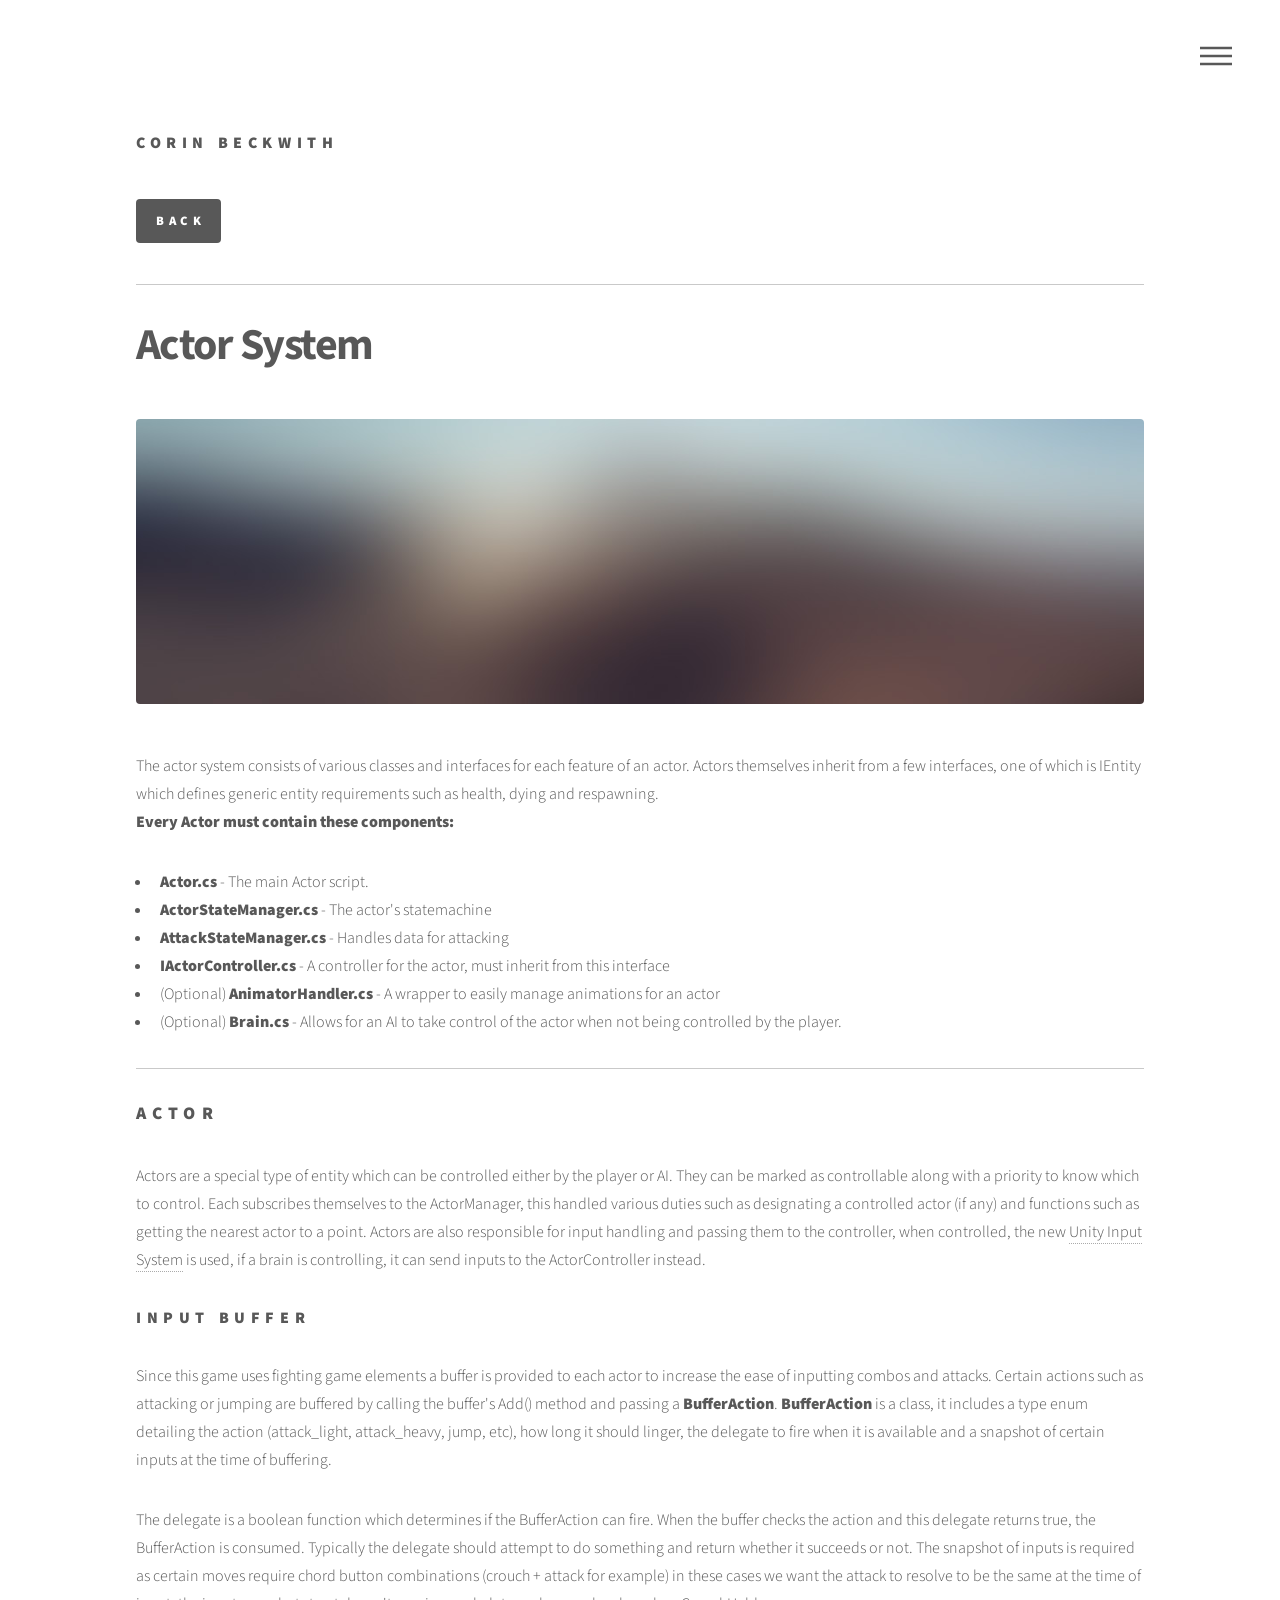
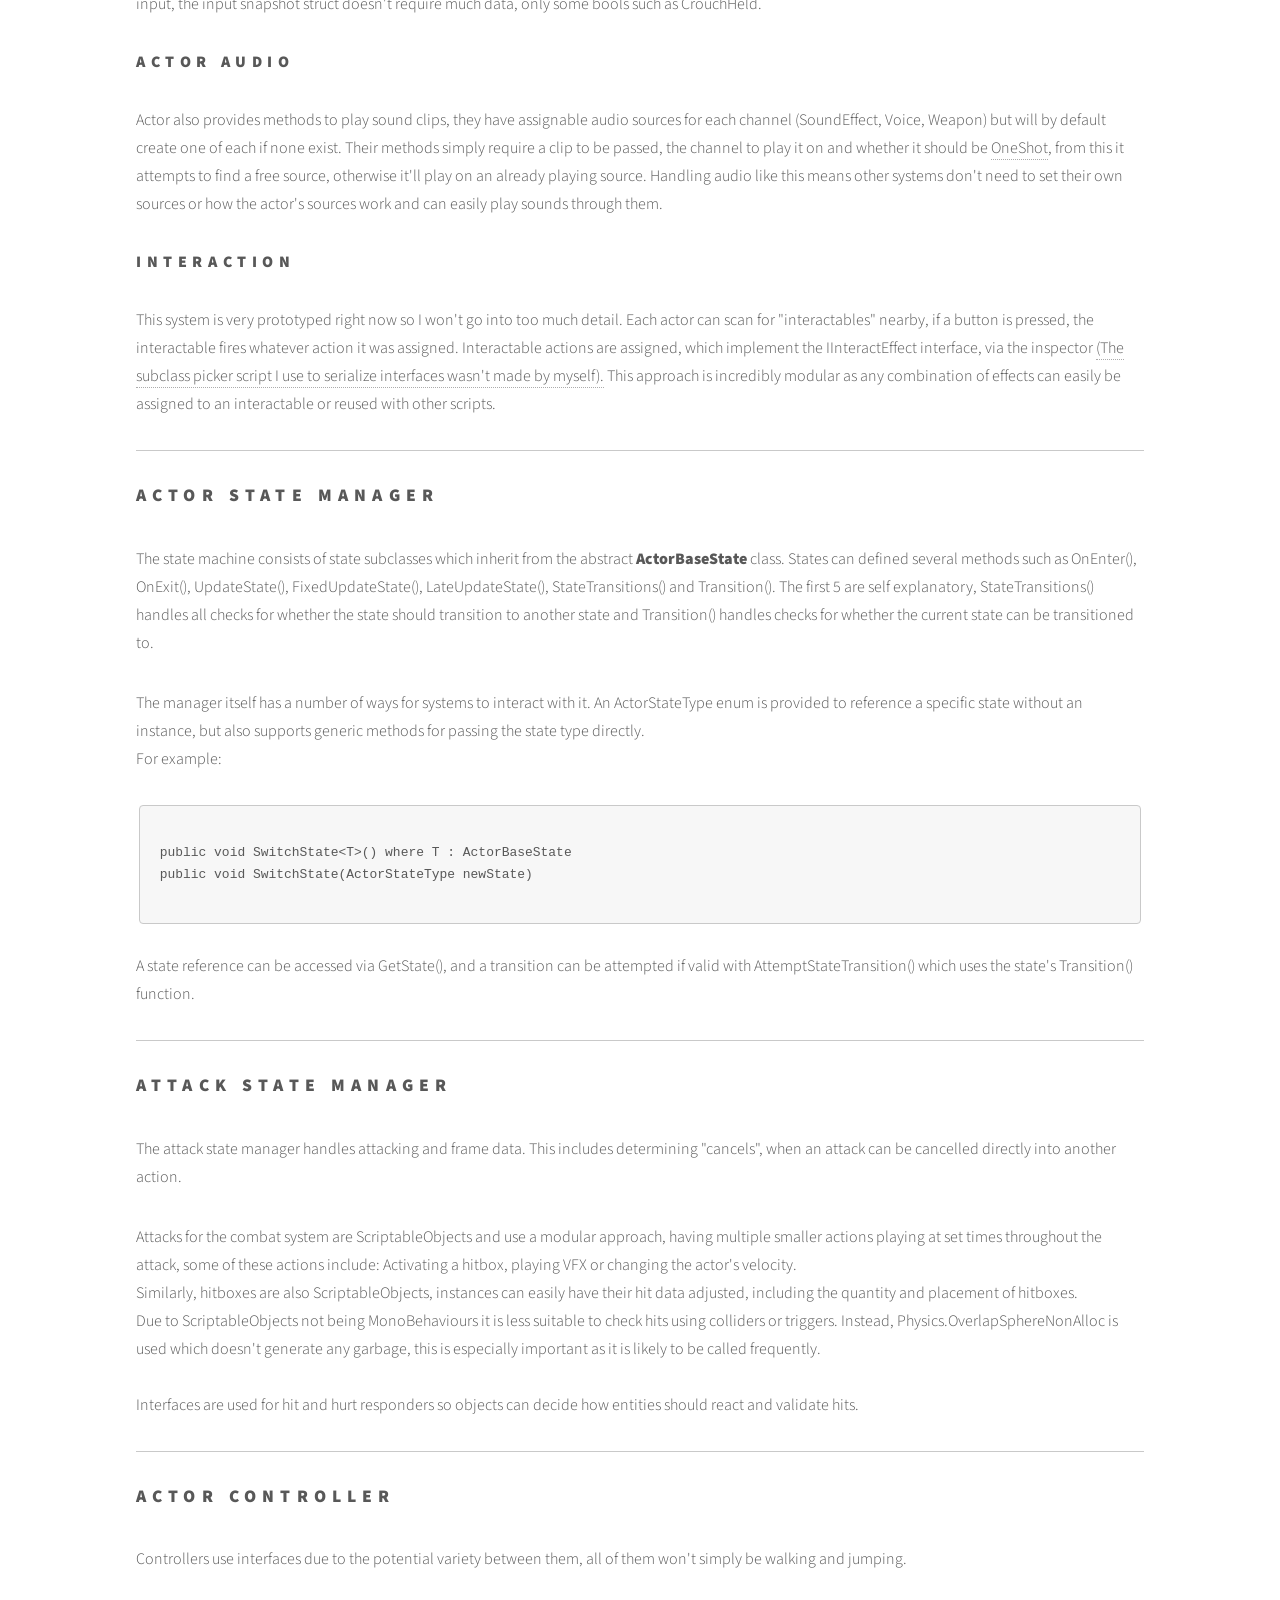
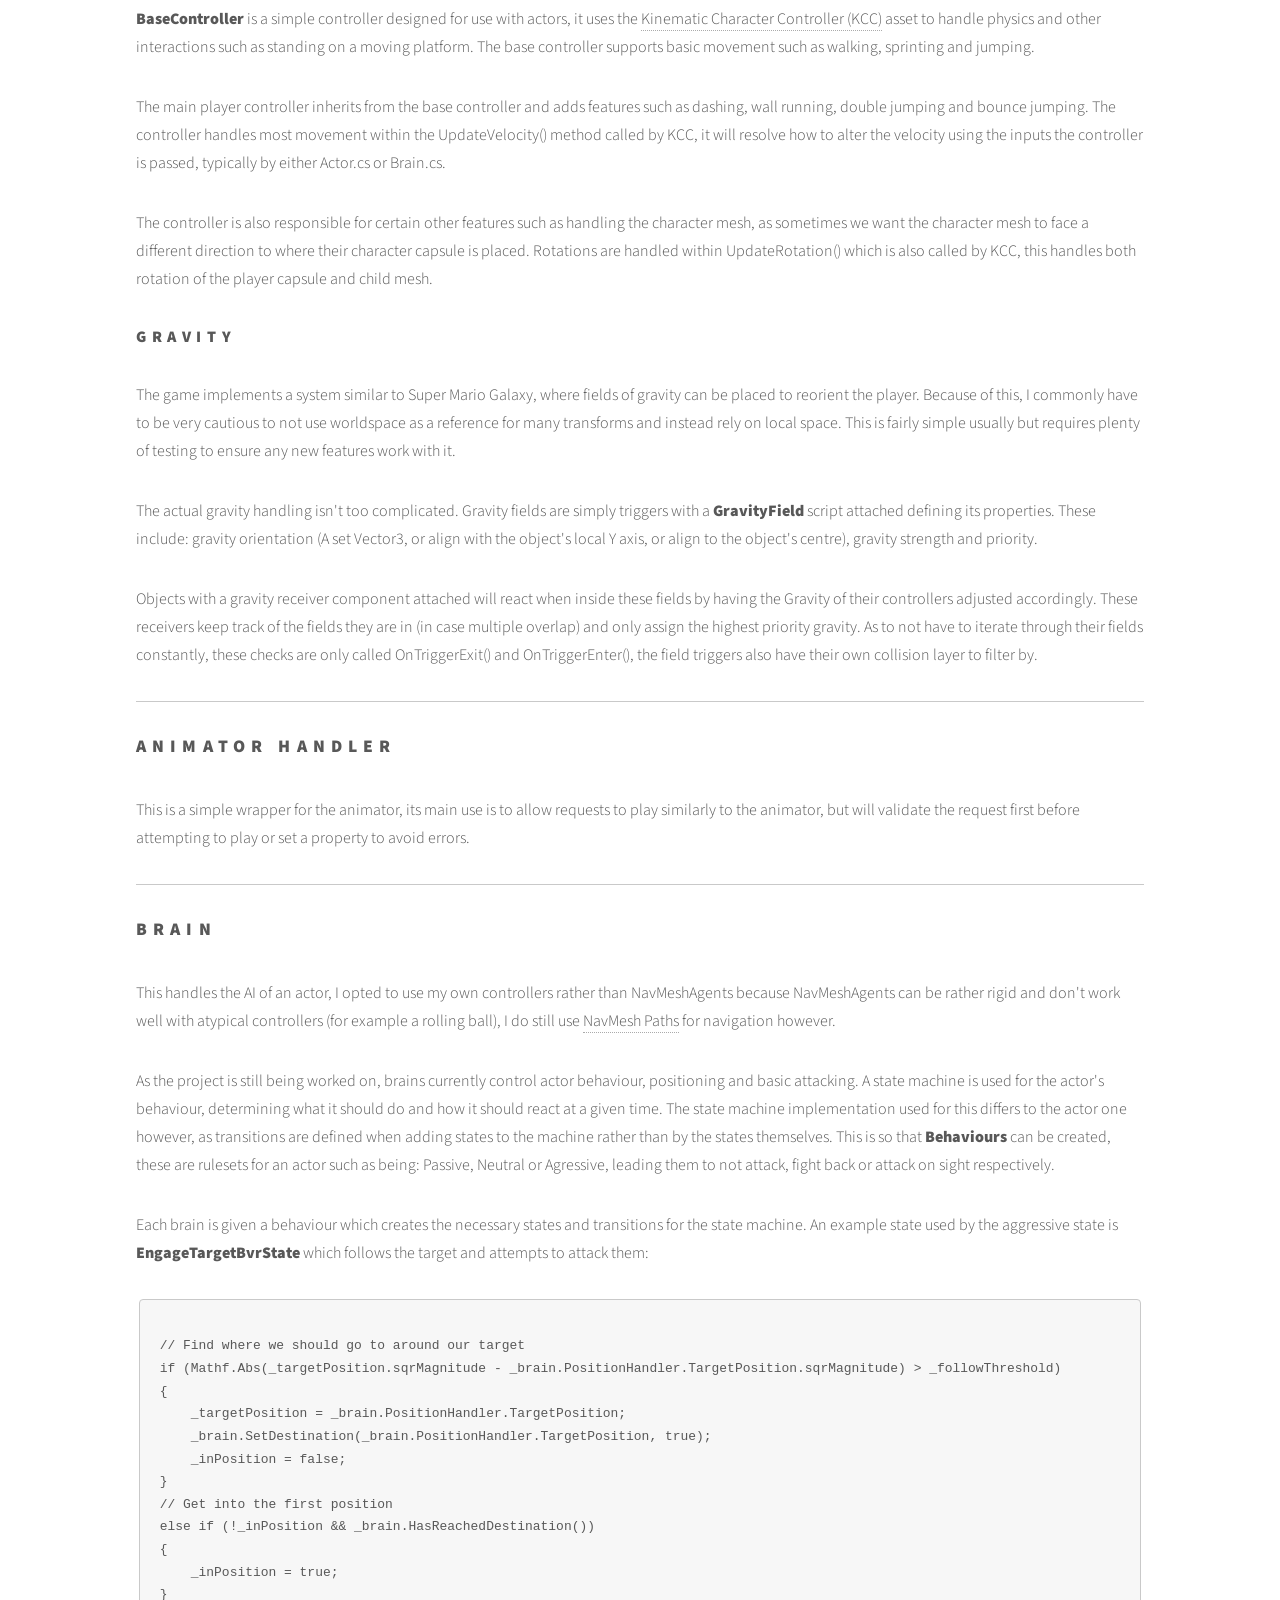
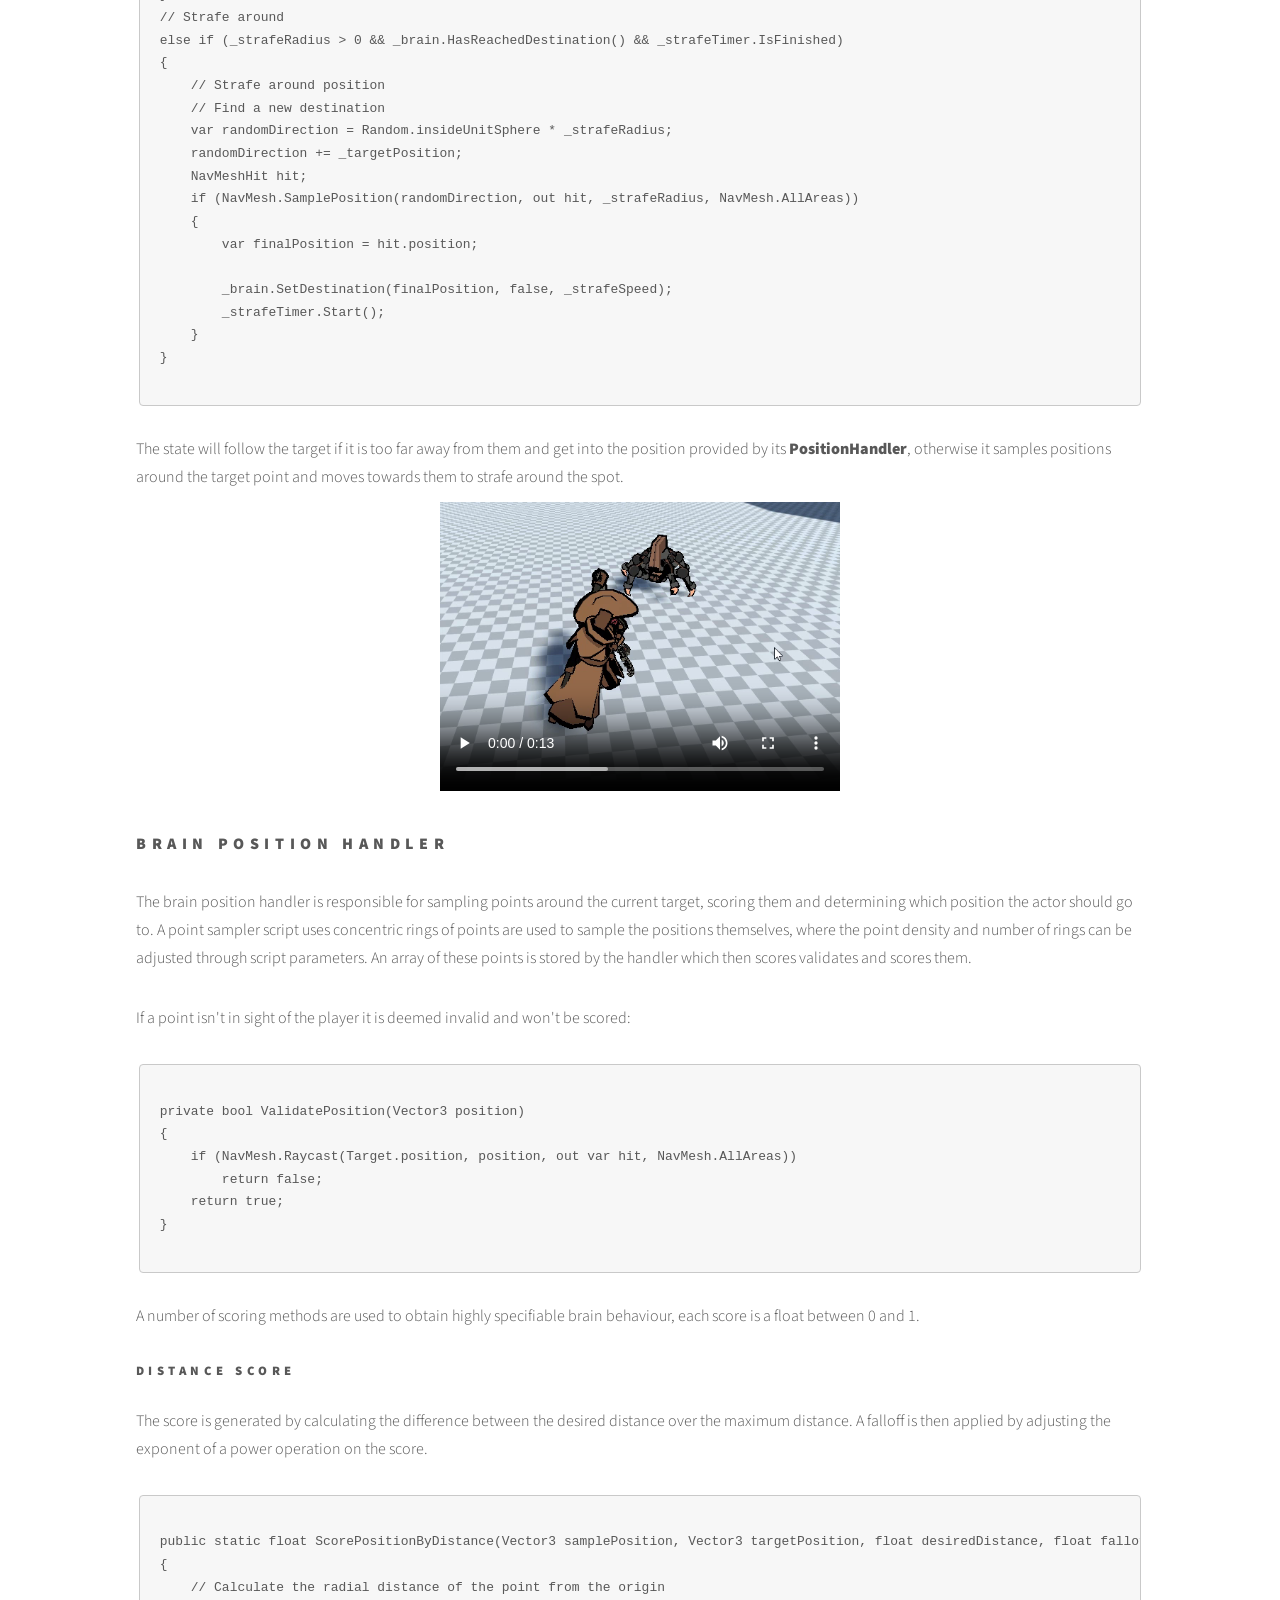
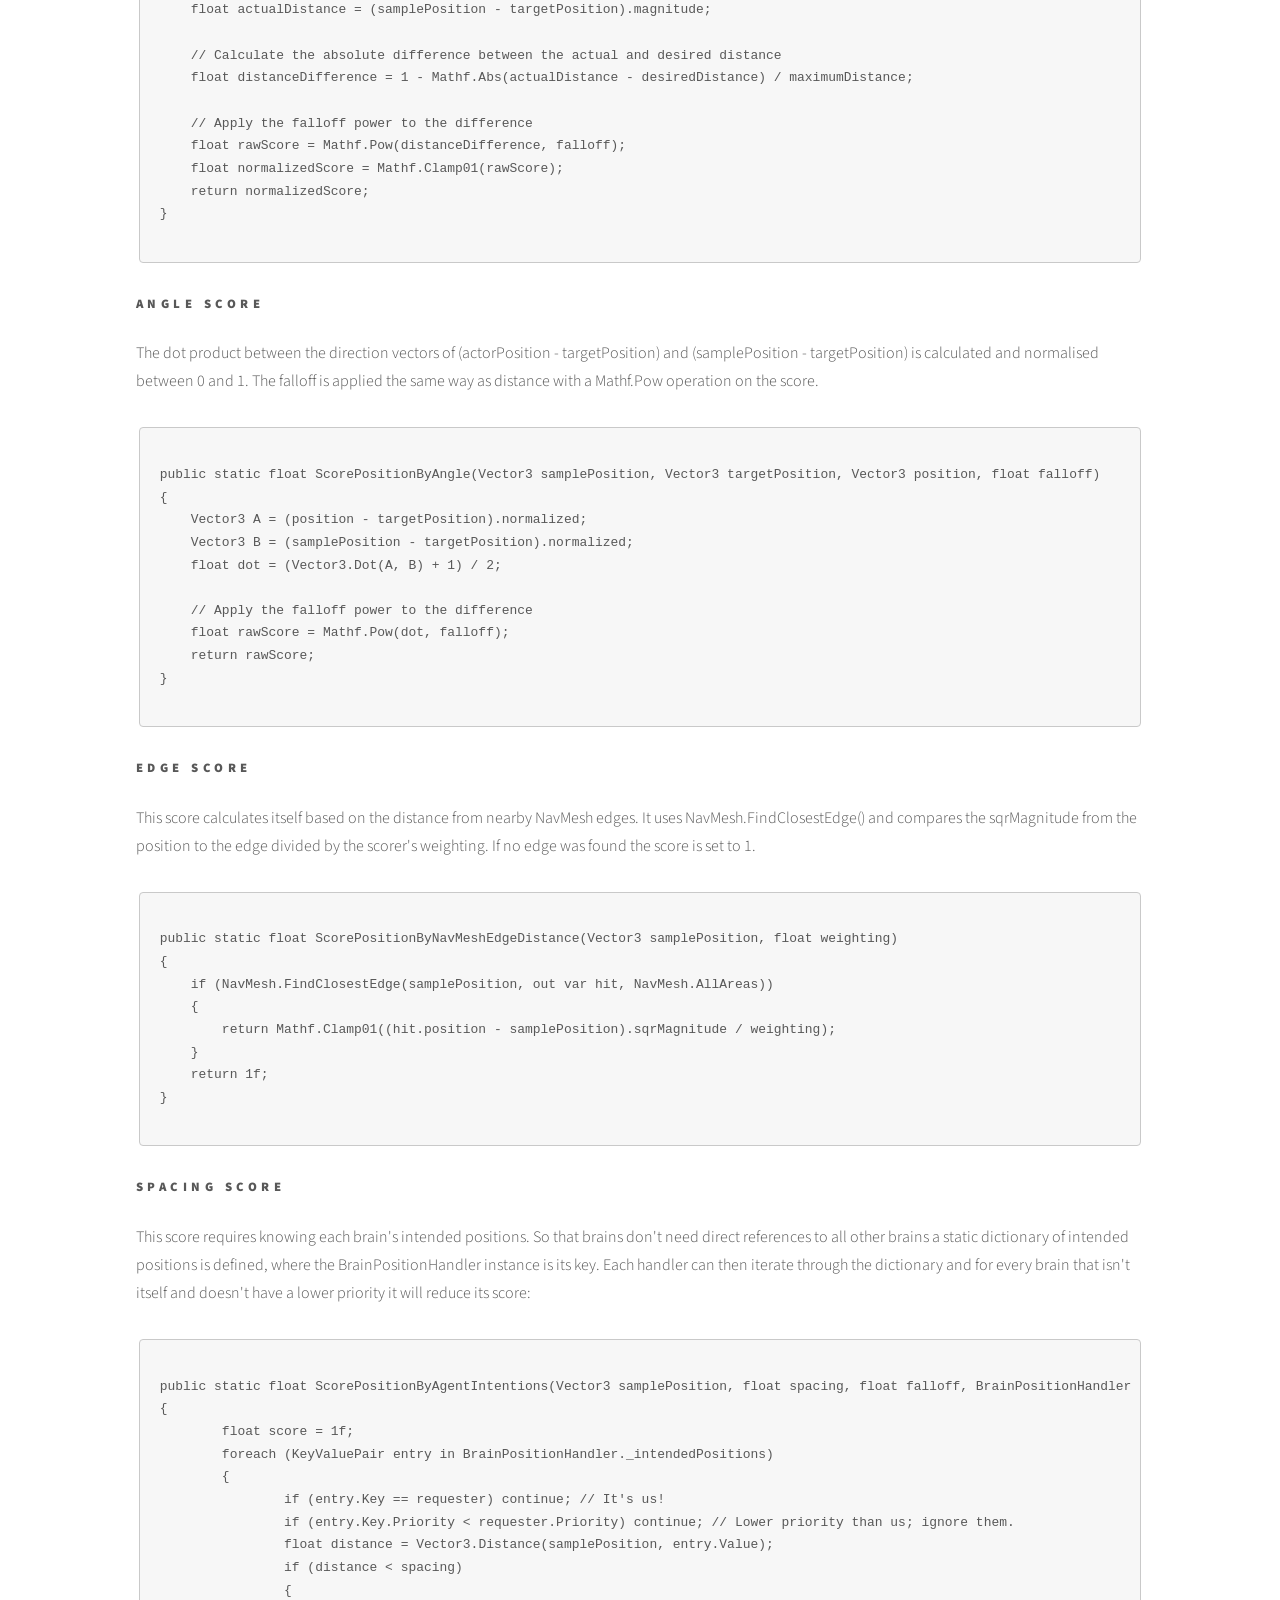
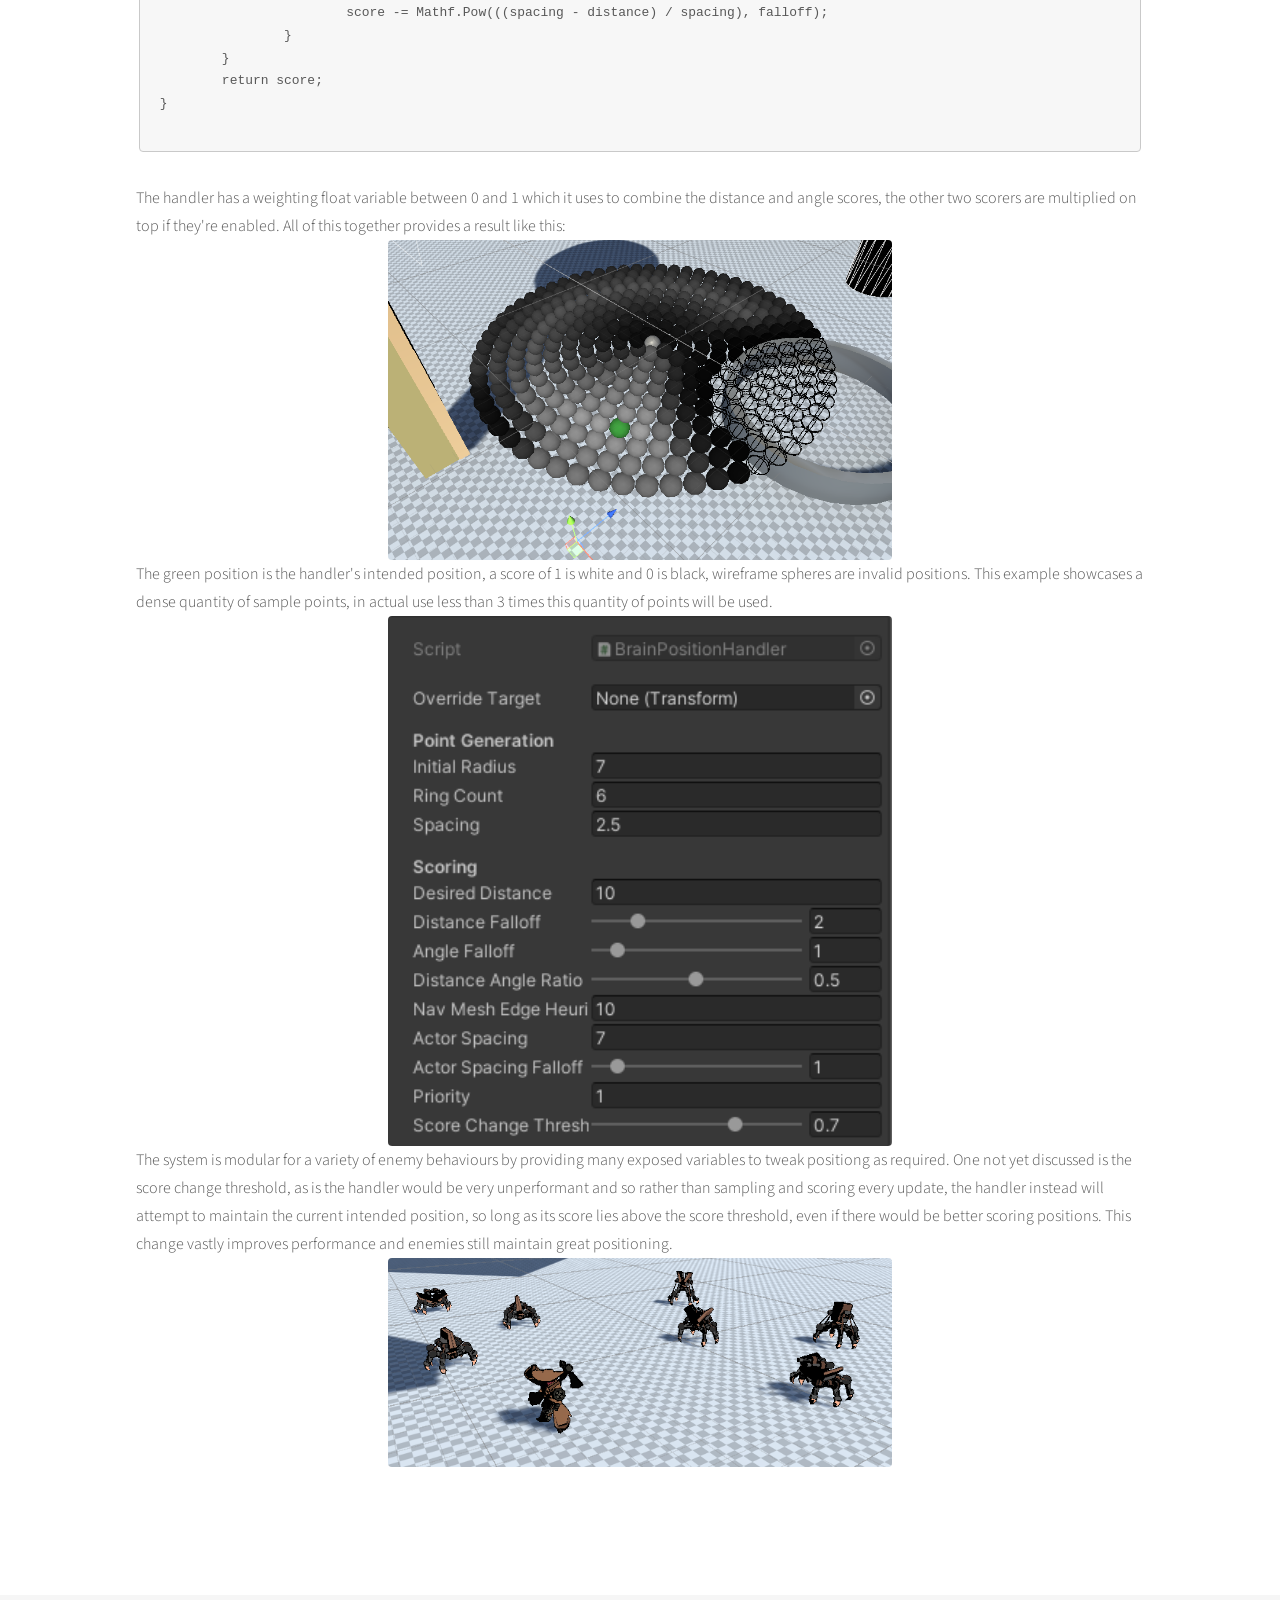
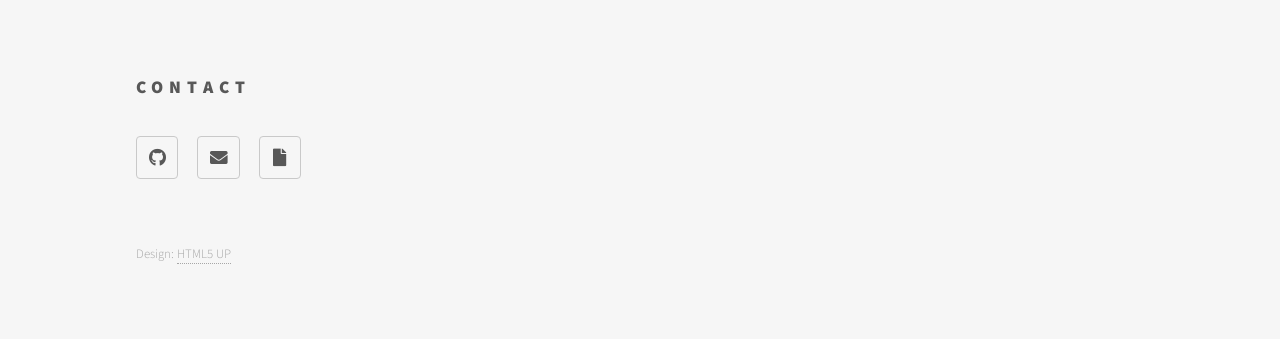
==== ap_actorsystem.html @ 2326af5c "Reworking the project pages" ====
<!DOCTYPE HTML>
<!--
	Phantom by HTML5 UP
	html5up.net | @ajlkn
	Free for personal and commercial use under the CCA 3.0 license (html5up.net/license)
-->
<html>
	<head>
		<title>Action Platformer - Actor System</title>
		<meta charset="utf-8" />
		<meta name="viewport" content="width=device-width, initial-scale=1, user-scalable=no" />
		<link rel="stylesheet" href="assets/css/main.css" />
		<noscript><link rel="stylesheet" href="assets/css/noscript.css" /></noscript>
	</head>
	<body class="is-preload">
		<!-- Wrapper -->
			<div id="wrapper">

				<!-- Header -->
				<header id="header">
					<div class="inner">

						<!-- Logo -->
							<a href="index.html" class="logo">
								<span class="title">Corin Beckwith</span>
							</a>

						<!-- Nav -->
							<nav>
								<ul>
									<li><a href="#menu">Menu</a></li>
								</ul>
							</nav>

					</div>
				</header>

				<!-- Menu -->
					<nav id="menu">
						<h2>Menu</h2>
						<ul>
							<li><a href="index.html">Home</a></li>
							<li><a href="project1.html">OpenGL Tree Generation</a></li>
							<li><a href="project2.html">Unity Action Platformer</a></li>
							<li><a href="project3.html">Unity Pixel Art Rendering</a></li>
						</ul>
					</nav>

				<!-- Main -->
					<div id="main">
						<div class="inner">
							<a href="project2.html#devinfo" class="button primary">Back</a>
							<hr />
							<h1>Actor System</h1>
							<span class="image main"><img src="images/pic13.jpg" alt="" /></span>
							<p>
								The actor system consists of various classes and interfaces for each feature of an actor. Actors themselves inherit from a few interfaces, one of which is IEntity which defines generic entity requirements such as health, dying and respawning.
								<br><b>Every Actor must contain these components:</b>
							</p>
							<ul>
								<li><b>Actor.cs</b> - The main Actor script.</li>
								<li><b>ActorStateManager.cs</b> - The actor's statemachine</li>
								<li><b>AttackStateManager.cs</b> - Handles data for attacking</li>
								<li><b>IActorController.cs</b> - A controller for the actor, must inherit from this interface</li>
								<li>(Optional) <b>AnimatorHandler.cs</b> - A wrapper to easily manage animations for an actor</li>
								<li>(Optional) <b>Brain.cs</b> - Allows for an AI to take control of the actor when not being controlled by the player.</li>
							</ul>

							<hr />
							<h2>Actor</h2>
							<p>
								Actors are a special type of entity which can be controlled either by the player or AI. 
								They can be marked as controllable along with a priority to know which to control.
								Each subscribes themselves to the ActorManager, this handled various duties such as designating a controlled actor (if any) and functions such as getting the nearest actor to a point.
								Actors are also responsible for input handling and passing them to the controller, when controlled, the new 
								<a href="https://docs.unity3d.com/Packages/com.unity.inputsystem@1.11/manual/index.html">Unity Input System</a> is used, if a brain is controlling, it can send inputs to the ActorController instead.
							</p>
							<h3>Input Buffer</h3>
							<p>
								Since this game uses fighting game elements a buffer is provided to each actor to increase the ease of inputting combos and attacks.
								Certain actions such as attacking or jumping are buffered by calling the buffer's Add() method and passing a <b>BufferAction</b>.
								<b>BufferAction</b> is a class, it includes a type enum detailing the action (attack_light, attack_heavy, jump, etc), how long it should linger, the delegate to fire when it is available and a snapshot of certain inputs at the time of buffering.
							</p>
							<p>
								The delegate is a boolean function which determines if the BufferAction can fire. When the buffer checks the action and this delegate returns true, the BufferAction is consumed.
								Typically the delegate should attempt to do something and return whether it succeeds or not.
								The snapshot of inputs is required as certain moves require chord button combinations (crouch + attack for example) in these cases we want the attack to resolve to be the same at the time of input, the input snapshot struct doesn't require much data, only some bools such as CrouchHeld.
							</p>
							<h3>Actor Audio</h3>
							<p>
								Actor also provides methods to play sound clips, they have assignable audio sources for each channel (SoundEffect, Voice, Weapon) but will by default create one of each if none exist.
								Their methods simply require a clip to be passed, the channel to play it on and whether it should be <a href="https://docs.unity3d.com/ScriptReference/AudioSource.PlayOneShot.html">OneShot</a>, from this it attempts to find a free source, otherwise it'll play on an already playing source.
								Handling audio like this means other systems don't need to set their own sources or how the actor's sources work and can easily play sounds through them.
							</p>
							<h3>Interaction</h3>
							<p>
								This system is very prototyped right now so I won't go into too much detail. Each actor can scan for "interactables" nearby, if a button is pressed, the interactable fires whatever action it was assigned.
								Interactable actions are assigned, which implement the IInteractEffect interface, via the inspector 
								<a href = "https://github.com/mackysoft/Unity-SerializeReferenceExtensions">(The subclass picker script I use to serialize interfaces wasn't made by myself).</a>
								This approach is incredibly modular as any combination of effects can easily be assigned to an interactable or reused with other scripts.
							</p>

							<hr />
							<h2>Actor State Manager</h2>
							<p>
								The state machine consists of state subclasses which inherit from the abstract <b>ActorBaseState</b> class.
								States can defined several methods such as OnEnter(), OnExit(), UpdateState(), FixedUpdateState(), LateUpdateState(), StateTransitions() and Transition().
								The first 5 are self explanatory, StateTransitions() handles all checks for whether the state should transition to another state and Transition() handles checks for whether the current state can be transitioned to.
							</p>
							<p>
								The manager itself has a number of ways for systems to interact with it. An ActorStateType enum is provided to reference a specific state without an instance, but also supports generic methods for passing the state type directly.
								<br>For example:
								<pre><code>
public void SwitchState&ltT&gt() where T : ActorBaseState
public void SwitchState(ActorStateType newState)
								</code></pre>
								A state reference can be accessed via GetState(), and a transition can be attempted if valid with AttemptStateTransition() which uses the state's Transition() function.
							</p>

							<hr />
							<h2>Attack State Manager</h2>
							<p>
								The attack state manager handles attacking and frame data. This includes determining "cancels", when an attack can be cancelled directly into another action.
							</p>
							<p>
								Attacks for the combat system are ScriptableObjects and use a modular approach, having multiple smaller actions playing at set times throughout the attack, some of these actions include: Activating a hitbox, playing VFX or changing the actor's velocity.
								<br>
								Similarly, hitboxes are also ScriptableObjects, instances can easily have their hit data adjusted, including the quantity and placement of hitboxes.
								<br>
								Due to ScriptableObjects not being MonoBehaviours it is less suitable to check hits using colliders or triggers.
								Instead, Physics.OverlapSphereNonAlloc is used which doesn't generate any garbage, this is especially important as it is likely to be called frequently.
								<br><br>
								Interfaces are used for hit and hurt responders so objects can decide how entities should react and validate hits.
							</p>

							<hr />
							<h2>Actor Controller</h2>
							<p>Controllers use interfaces due to the potential variety between them, all of them won't simply be walking and jumping.</p>
							<p><b>BaseController</b> is a simple controller designed for use with actors, it uses the 
								<a href = "https://assetstore.unity.com/packages/tools/physics/kinematic-character-controller-99131?srsltid=AfmBOorOKqXV3Kss0j10143leS2EdK-L7kIsAwgyxsW1LsHs_5PcJKAg">Kinematic Character Controller (KCC)</a>
								asset to handle physics and other interactions such as standing on a moving platform. The base controller supports basic movement such as walking, sprinting and jumping.
							</p>
							<p>
								The main player controller inherits from the base controller and adds features such as dashing, wall running, double jumping and bounce jumping.
								The controller handles most movement within the UpdateVelocity() method called by KCC, it will resolve how to alter the velocity using the inputs the controller is passed, typically by either Actor.cs or Brain.cs.
							</p>
							<p>
								The controller is also responsible for certain other features such as handling the character mesh, as sometimes we want the character mesh to face a different direction to where their character capsule is placed.
								Rotations are handled within UpdateRotation() which is also called by KCC, this handles both rotation of the player capsule and child mesh.
							</p>
							<h3>Gravity</h3>
							<p>
								The game implements a system similar to Super Mario Galaxy, where fields of gravity can be placed to reorient the player.
								Because of this, I commonly have to be very cautious to not use worldspace as a reference for many transforms and instead rely on local space.
								This is fairly simple usually but requires plenty of testing to ensure any new features work with it.
							</p>
							<p>
								The actual gravity handling isn't too complicated. Gravity fields are simply triggers with a <b>GravityField</b> script attached defining its properties.
								These include: gravity orientation (A set Vector3, or align with the object's local Y axis, or align to the object's centre), gravity strength and priority.
							</p>
							<p>
								Objects with a gravity receiver component attached will react when inside these fields by having the Gravity of their controllers adjusted accordingly.
								These receivers keep track of the fields they are in (in case multiple overlap) and only assign the highest priority gravity.
								As to not have to iterate through their fields constantly, these checks are only called OnTriggerExit() and OnTriggerEnter(), the field triggers also have their own collision layer to filter by.
							</p>

							<hr />
							<h2>Animator Handler</h2>
							<p>
								This is a simple wrapper for the animator, its main use is to allow requests to play similarly to the animator, but will validate the request first before attempting to play or set a property to avoid errors.
							</p>
							
							<hr />
							<h2>Brain</h2>
							<p>
								This handles the AI of an actor, I opted to use my own controllers rather than NavMeshAgents because NavMeshAgents can be rather rigid and don't work well with atypical controllers (for example a rolling ball),
								I do still use <a href="https://docs.unity3d.com/ScriptReference/AI.NavMeshPath.html">NavMesh Paths</a> for navigation however.
							</p>
							<p>
								As the project is still being worked on, brains currently control actor behaviour, positioning and basic attacking.
								A state machine is used for the actor's behaviour, determining what it should do and how it should react at a given time.
								The state machine implementation used for this differs to the actor one however, as transitions are defined when adding states to the machine rather than by the states themselves.
								This is so that <b>Behaviours</b> can be created, these are rulesets for an actor such as being: Passive, Neutral or Agressive, leading them to not attack, fight back or attack on sight respectively.
							</p>
							<p>
								Each brain is given a behaviour which creates the necessary states and transitions for the state machine.
								An example state used by the aggressive state is <b>EngageTargetBvrState</b> which follows the target and attempts to attack them:
								<pre><code>
// Find where we should go to around our target
if (Mathf.Abs(_targetPosition.sqrMagnitude - _brain.PositionHandler.TargetPosition.sqrMagnitude) > _followThreshold)
{
    _targetPosition = _brain.PositionHandler.TargetPosition;
    _brain.SetDestination(_brain.PositionHandler.TargetPosition, true);
    _inPosition = false;
}
// Get into the first position
else if (!_inPosition && _brain.HasReachedDestination())
{
    _inPosition = true;
}
// Strafe around
else if (_strafeRadius > 0 && _brain.HasReachedDestination() && _strafeTimer.IsFinished)
{
    // Strafe around position
    // Find a new destination
    var randomDirection = Random.insideUnitSphere * _strafeRadius;
    randomDirection += _targetPosition;
    NavMeshHit hit;
    if (NavMesh.SamplePosition(randomDirection, out hit, _strafeRadius, NavMesh.AllAreas))
    {
        var finalPosition = hit.position;

        _brain.SetDestination(finalPosition, false, _strafeSpeed);
        _strafeTimer.Start();
    }
}
								</code></pre>
								The state will follow the target if it is too far away from them and get into the position provided by its <b>PositionHandler</b>, otherwise it samples positions around the target point and moves towards them to strafe around the spot.
								<center><video width="400" height="300" controls>
									<source src="images/verybeautiful.webm" type="video/mp4">
								</video></center>
							</p>
							<h3>Brain Position Handler</h3>
							<p>
								The brain position handler is responsible for sampling points around the current target, scoring them and determining which position the actor should go to.
								A point sampler script uses concentric rings of points are used to sample the positions themselves, where the point density and number of rings can be adjusted through script parameters.
								An array of these points is stored by the handler which then scores validates and scores them.
							</p>
							<p>
								If a point isn't in sight of the player it is deemed invalid and won't be scored:
								<pre><code>
private bool ValidatePosition(Vector3 position)
{
    if (NavMesh.Raycast(Target.position, position, out var hit, NavMesh.AllAreas))
        return false;
    return true;
}
								</code></pre>
								A number of scoring methods are used to obtain highly specifiable brain behaviour, each score is a float between 0 and 1.
								</p>
								<h5>Distance Score</h5>
								<p>
									The score is generated by calculating the difference between the desired distance over the maximum distance.
									A falloff is then applied by adjusting the exponent of a power operation on the score.
									<pre><code>
public static float ScorePositionByDistance(Vector3 samplePosition, Vector3 targetPosition, float desiredDistance, float falloff, float maximumDistance)
{
    // Calculate the radial distance of the point from the origin
    float actualDistance = (samplePosition - targetPosition).magnitude;

    // Calculate the absolute difference between the actual and desired distance
    float distanceDifference = 1 - Mathf.Abs(actualDistance - desiredDistance) / maximumDistance;

    // Apply the falloff power to the difference
    float rawScore = Mathf.Pow(distanceDifference, falloff);
    float normalizedScore = Mathf.Clamp01(rawScore);
    return normalizedScore;
}
									</code></pre>
								</p>
								<h5>Angle Score</h5>
								<p>
									The dot product between the direction vectors of (actorPosition - targetPosition) and (samplePosition - targetPosition) is calculated and normalised between 0 and 1.
									The falloff is applied the same way as distance with a Mathf.Pow operation on the score.
									<pre><code>
public static float ScorePositionByAngle(Vector3 samplePosition, Vector3 targetPosition, Vector3 position, float falloff)
{
    Vector3 A = (position - targetPosition).normalized;
    Vector3 B = (samplePosition - targetPosition).normalized;
    float dot = (Vector3.Dot(A, B) + 1) / 2;

    // Apply the falloff power to the difference
    float rawScore = Mathf.Pow(dot, falloff);
    return rawScore;
}
									</code></pre>
								</p>
								<h5>Edge Score</h5>
								<p>
									This score calculates itself based on the distance from nearby NavMesh edges.
									It uses NavMesh.FindClosestEdge() and compares the sqrMagnitude from the position to the edge divided by the scorer's weighting.
									If no edge was found the score is set to 1.
									<pre><code>
public static float ScorePositionByNavMeshEdgeDistance(Vector3 samplePosition, float weighting)
{
    if (NavMesh.FindClosestEdge(samplePosition, out var hit, NavMesh.AllAreas))
    {
        return Mathf.Clamp01((hit.position - samplePosition).sqrMagnitude / weighting);
    }
    return 1f;
}
									</code></pre>
								</p>
								<h5>Spacing Score</h5>
								<p>
									This score requires knowing each brain's intended positions. So that brains don't need direct references to all other brains a static dictionary of intended positions is defined, where the BrainPositionHandler instance is its key.
									Each handler can then iterate through the dictionary and for every brain that isn't itself and doesn't have a lower priority it will reduce its score:
									<pre><code>
public static float ScorePositionByAgentIntentions(Vector3 samplePosition, float spacing, float falloff, BrainPositionHandler requester)
{
	float score = 1f;
	foreach (KeyValuePair<BrainPositionHandler, Vector3> entry in BrainPositionHandler._intendedPositions)
	{
		if (entry.Key == requester) continue; // It's us!
		if (entry.Key.Priority < requester.Priority) continue; // Lower priority than us; ignore them.
		float distance = Vector3.Distance(samplePosition, entry.Value);
		if (distance < spacing)
		{
			score -= Mathf.Pow(((spacing - distance) / spacing), falloff);
		}
	}
	return score;
}
									</code></pre>
								</p>
								<p>
									The handler has a weighting float variable between 0 and 1 which it uses to combine the distance and angle scores, the other two scorers are multiplied on top if they're enabled.
									All of this together provides a result like this:
									<img src="images/ap_positionhandler_example.png" class = "image center">
									The green position is the handler's intended position, a score of 1 is white and 0 is black, wireframe spheres are invalid positions.
									This example showcases a dense quantity of sample points, in actual use less than 3 times this quantity of points will be used.
									<img src="images/ap_positionhandler_params.png" class = "image center">
									The system is modular for a variety of enemy behaviours by providing many exposed variables to tweak positiong as required.
									One not yet discussed is the score change threshold, as is the handler would be very unperformant and so rather than sampling and scoring every update,
									the handler instead will attempt to maintain the current intended position, so long as its score lies above the score threshold, even if there would be better scoring positions.
									This change vastly improves performance and enemies still maintain great positioning.
									<img src="images/ap_positionhandler_spacing_example.png" class = "image center">
								</p>
							</p>
					</div>
				</div>
				<!-- Footer -->
				<footer id="footer">
					<div class="inner">
						<section>
							<h2>Contact</h2>
							<ul class="icons">
								<li><a href="https://github.com/Spectrum73" class="icon brands style2 fa-github"><span class="label">GitHub</span></a></li>
								<li><a href="mailto: corinbeckwith@gmail.com" class="icon solid style2 fa-envelope"><span class="label">Email</span></a></li>
								<li><a href="https://www.linkedin.com/in/corin-beckwith-b2b0a7327/" class="icon solid style2 fa-file"><span class="label"></span></a></li>
							</ul>
						</section>
						<ul class="copyright">
							<li>Design: <a href="http://html5up.net">HTML5 UP</a></li>
						</ul>
					</div>
				</footer>

			</div>

		<!-- Scripts -->
			<script src="assets/js/jquery.min.js"></script>
			<script src="assets/js/browser.min.js"></script>
			<script src="assets/js/breakpoints.min.js"></script>
			<script src="assets/js/util.js"></script>
			<script src="assets/js/main.js"></script>

	</body>
</html>
---- assets/css/main.css ----
@import url(fontawesome-all.min.css);
@import url("https://fonts.googleapis.com/css?family=Source+Sans+Pro:300,700,900");

/*
	Phantom by HTML5 UP
	html5up.net | @ajlkn
	Free for personal and commercial use under the CCA 3.0 license (html5up.net/license)
*/

html, body, div, span, applet, object,
iframe, h1, h2, h3, h4, h5, h6, p, blockquote,
pre, a, abbr, acronym, address, big, cite,
code, del, dfn, em, img, ins, kbd, q, s, samp,
small, strike, strong, sub, sup, tt, var, b,
u, i, center, dl, dt, dd, ol, ul, li, fieldset,
form, label, legend, table, caption, tbody,
tfoot, thead, tr, th, td, article, aside,
canvas, details, embed, figure, figcaption,
footer, header, hgroup, menu, nav, output, ruby,
section, summary, time, mark, audio, video {
	margin: 0;
	padding: 0;
	border: 0;
	font-size: 100%;
	font: inherit;
	vertical-align: baseline;}

article, aside, details, figcaption, figure,
footer, header, hgroup, menu, nav, section {
	display: block;}

body {
	line-height: 1;
}

ol, ul {
	list-style: none;
}

blockquote, q {
	quotes: none;
}

	blockquote:before, blockquote:after, q:before, q:after {
		content: '';
		content: none;
	}

table {
	border-collapse: collapse;
	border-spacing: 0;
}

body {
	-webkit-text-size-adjust: none;
}

mark {
	background-color: transparent;
	color: inherit;
}

input::-moz-focus-inner {
	border: 0;
	padding: 0;
}

input, select, textarea {
	-moz-appearance: none;
	-webkit-appearance: none;
	-ms-appearance: none;
	appearance: none;
}

/* Basic */

	@-ms-viewport {
		width: device-width;
	}

	body {
		-ms-overflow-style: scrollbar;
	}

	@media screen and (max-width: 480px) {

		html, body {
			min-width: 320px;
		}

	}

	html {
		box-sizing: border-box;
	}

	*, *:before, *:after {
		box-sizing: inherit;
	}

	body {
		background: #ffffff;
	}

		body.is-preload *, body.is-preload *:before, body.is-preload *:after {
			-moz-animation: none !important;
			-webkit-animation: none !important;
			-ms-animation: none !important;
			animation: none !important;
			-moz-transition: none !important;
			-webkit-transition: none !important;
			-ms-transition: none !important;
			transition: none !important;
		}

/* Type */

	body, input, select, textarea {
		color: #585858;
		font-family: "Source Sans Pro", Helvetica, sans-serif;
		font-size: 16pt;
		font-weight: 300;
		line-height: 1.75;
	}

		@media screen and (max-width: 1680px) {

			body, input, select, textarea {
				font-size: 14pt;
			}

		}

		@media screen and (max-width: 1280px) {

			body, input, select, textarea {
				font-size: 12pt;
			}

		}

	a {
		-moz-transition: border-bottom-color 0.2s ease, color 0.2s ease;
		-webkit-transition: border-bottom-color 0.2s ease, color 0.2s ease;
		-ms-transition: border-bottom-color 0.2s ease, color 0.2s ease;
		transition: border-bottom-color 0.2s ease, color 0.2s ease;
		text-decoration: none;
		color: #585858;
		border-bottom: dotted 1px rgba(88, 88, 88, 0.5);
	}

		a:hover {
			border-bottom-color: transparent;
			color: #f2849e !important;
		}

	strong, b {
		font-weight: 900;
	}

	em, i {
		font-style: italic;
	}

	p {
		margin: 0 0 2em 0;
	}

	h1 {
		font-size: 2.75em;
		font-weight: 700;
		line-height: 1.3;
		margin: 0 0 1em 0;
		letter-spacing: -0.035em;
	}

		h1 a {
			color: inherit;
		}

		@media screen and (max-width: 736px) {

			h1 {
				font-size: 2em;
				margin: 0 0 1em 0;
			}

		}

		@media screen and (max-width: 360px) {

			h1 {
				font-size: 1.75em;
			}

		}

	h2, h3, h4, h5, h6 {
		font-weight: 900;
		line-height: 1.5;
		margin: 0 0 2em 0;
		text-transform: uppercase;
		letter-spacing: 0.35em;
	}

		h2 a, h3 a, h4 a, h5 a, h6 a {
			color: inherit;
		}

	h2 {
		font-size: 1.1em;
	}

	h3 {
		font-size: 1em;
	}

	h4 {
		font-size: 0.8em;
	}

	h5 {
		font-size: 0.8em;
	}

	h6 {
		font-size: 0.8em;
	}

	@media screen and (max-width: 980px) {

		h1 br, h2 br, h3 br, h4 br, h5 br, h6 br {
			display: none;
		}

	}

	@media screen and (max-width: 736px) {

		h2 {
			font-size: 1em;
		}

		h3 {
			font-size: 0.8em;
		}

	}

	sub {
		font-size: 0.8em;
		position: relative;
		top: 0.5em;
	}

	sup {
		font-size: 0.8em;
		position: relative;
		top: -0.5em;
	}

	blockquote {
		border-left: solid 4px #c9c9c9;
		font-style: italic;
		margin: 0 0 2em 0;
		padding: 0.5em 0 0.5em 2em;
	}

	code {
		background: rgba(144, 144, 144, 0.075);
		border-radius: 4px;
		border: solid 1px #c9c9c9;
		font-family: "Courier New", monospace;
		font-size: 0.9em;
		margin: 0 0.25em;
		padding: 0.25em 0.65em;
	}

	pre {
		-webkit-overflow-scrolling: touch;
		font-family: "Courier New", monospace;
		font-size: 0.9em;
		margin: 0 0 2em 0;
	}

		pre code {
			display: block;
			line-height: 1.75;
			padding: 1em 1.5em;
			overflow-x: auto;
		}

	hr {
		border: 0;
		border-bottom: solid 1px #c9c9c9;
		margin: 2em 0;
	}

		hr.major {
			margin: 3em 0;
		}

	.align-left {
		text-align: left;
	}

	.align-center {
		text-align: center;
	}

	.align-right {
		text-align: right;
	}

/* Row */

	.row {
		display: flex;
		flex-wrap: wrap;
		box-sizing: border-box;
		align-items: stretch;
	}

		.row > * {
			box-sizing: border-box;
		}

		.row.gtr-uniform > * > :last-child {
			margin-bottom: 0;
		}

		.row.aln-left {
			justify-content: flex-start;
		}

		.row.aln-center {
			justify-content: center;
		}

		.row.aln-right {
			justify-content: flex-end;
		}

		.row.aln-top {
			align-items: flex-start;
		}

		.row.aln-middle {
			align-items: center;
		}

		.row.aln-bottom {
			align-items: flex-end;
		}

		.row > .imp {
			order: -1;
		}

		.row > .col-1 {
			width: 8.33333%;
		}

		.row > .off-1 {
			margin-left: 8.33333%;
		}

		.row > .col-2 {
			width: 16.66667%;
		}

		.row > .off-2 {
			margin-left: 16.66667%;
		}

		.row > .col-3 {
			width: 25%;
		}

		.row > .off-3 {
			margin-left: 25%;
		}

		.row > .col-4 {
			width: 33.33333%;
		}

		.row > .off-4 {
			margin-left: 33.33333%;
		}

		.row > .col-5 {
			width: 41.66667%;
		}

		.row > .off-5 {
			margin-left: 41.66667%;
		}

		.row > .col-6 {
			width: 50%;
		}

		.row > .off-6 {
			margin-left: 50%;
		}

		.row > .col-7 {
			width: 58.33333%;
		}

		.row > .off-7 {
			margin-left: 58.33333%;
		}

		.row > .col-8 {
			width: 66.66667%;
		}

		.row > .off-8 {
			margin-left: 66.66667%;
		}

		.row > .col-9 {
			width: 75%;
		}

		.row > .off-9 {
			margin-left: 75%;
		}

		.row > .col-10 {
			width: 83.33333%;
		}

		.row > .off-10 {
			margin-left: 83.33333%;
		}

		.row > .col-11 {
			width: 91.66667%;
		}

		.row > .off-11 {
			margin-left: 91.66667%;
		}

		.row > .col-12 {
			width: 100%;
		}

		.row > .off-12 {
			margin-left: 100%;
		}

		.row.gtr-0 {
			margin-top: 0;
			margin-left: 0em;
		}

			.row.gtr-0 > * {
				padding: 0 0 0 0em;
			}

			.row.gtr-0.gtr-uniform {
				margin-top: 0em;
			}

				.row.gtr-0.gtr-uniform > * {
					padding-top: 0em;
				}

		.row.gtr-25 {
			margin-top: 0;
			margin-left: -0.5em;
		}

			.row.gtr-25 > * {
				padding: 0 0 0 0.5em;
			}

			.row.gtr-25.gtr-uniform {
				margin-top: -0.5em;
			}

				.row.gtr-25.gtr-uniform > * {
					padding-top: 0.5em;
				}

		.row.gtr-50 {
			margin-top: 0;
			margin-left: -1em;
		}

			.row.gtr-50 > * {
				padding: 0 0 0 1em;
			}

			.row.gtr-50.gtr-uniform {
				margin-top: -1em;
			}

				.row.gtr-50.gtr-uniform > * {
					padding-top: 1em;
				}

		.row {
			margin-top: 0;
			margin-left: -2em;
		}

			.row > * {
				padding: 0 0 0 2em;
			}

			.row.gtr-uniform {
				margin-top: -2em;
			}

				.row.gtr-uniform > * {
					padding-top: 2em;
				}

		.row.gtr-150 {
			margin-top: 0;
			margin-left: -3em;
		}

			.row.gtr-150 > * {
				padding: 0 0 0 3em;
			}

			.row.gtr-150.gtr-uniform {
				margin-top: -3em;
			}

				.row.gtr-150.gtr-uniform > * {
					padding-top: 3em;
				}

		.row.gtr-200 {
			margin-top: 0;
			margin-left: -4em;
		}

			.row.gtr-200 > * {
				padding: 0 0 0 4em;
			}

			.row.gtr-200.gtr-uniform {
				margin-top: -4em;
			}

				.row.gtr-200.gtr-uniform > * {
					padding-top: 4em;
				}

		@media screen and (max-width: 1680px) {

			.row {
				display: flex;
				flex-wrap: wrap;
				box-sizing: border-box;
				align-items: stretch;
			}

				.row > * {
					box-sizing: border-box;
				}

				.row.gtr-uniform > * > :last-child {
					margin-bottom: 0;
				}

				.row.aln-left {
					justify-content: flex-start;
				}

				.row.aln-center {
					justify-content: center;
				}

				.row.aln-right {
					justify-content: flex-end;
				}

				.row.aln-top {
					align-items: flex-start;
				}

				.row.aln-middle {
					align-items: center;
				}

				.row.aln-bottom {
					align-items: flex-end;
				}

				.row > .imp-xlarge {
					order: -1;
				}

				.row > .col-1-xlarge {
					width: 8.33333%;
				}

				.row > .off-1-xlarge {
					margin-left: 8.33333%;
				}

				.row > .col-2-xlarge {
					width: 16.66667%;
				}

				.row > .off-2-xlarge {
					margin-left: 16.66667%;
				}

				.row > .col-3-xlarge {
					width: 25%;
				}

				.row > .off-3-xlarge {
					margin-left: 25%;
				}

				.row > .col-4-xlarge {
					width: 33.33333%;
				}

				.row > .off-4-xlarge {
					margin-left: 33.33333%;
				}

				.row > .col-5-xlarge {
					width: 41.66667%;
				}

				.row > .off-5-xlarge {
					margin-left: 41.66667%;
				}

				.row > .col-6-xlarge {
					width: 50%;
				}

				.row > .off-6-xlarge {
					margin-left: 50%;
				}

				.row > .col-7-xlarge {
					width: 58.33333%;
				}

				.row > .off-7-xlarge {
					margin-left: 58.33333%;
				}

				.row > .col-8-xlarge {
					width: 66.66667%;
				}

				.row > .off-8-xlarge {
					margin-left: 66.66667%;
				}

				.row > .col-9-xlarge {
					width: 75%;
				}

				.row > .off-9-xlarge {
					margin-left: 75%;
				}

				.row > .col-10-xlarge {
					width: 83.33333%;
				}

				.row > .off-10-xlarge {
					margin-left: 83.33333%;
				}

				.row > .col-11-xlarge {
					width: 91.66667%;
				}

				.row > .off-11-xlarge {
					margin-left: 91.66667%;
				}

				.row > .col-12-xlarge {
					width: 100%;
				}

				.row > .off-12-xlarge {
					margin-left: 100%;
				}

				.row.gtr-0 {
					margin-top: 0;
					margin-left: 0em;
				}

					.row.gtr-0 > * {
						padding: 0 0 0 0em;
					}

					.row.gtr-0.gtr-uniform {
						margin-top: 0em;
					}

						.row.gtr-0.gtr-uniform > * {
							padding-top: 0em;
						}

				.row.gtr-25 {
					margin-top: 0;
					margin-left: -0.5em;
				}

					.row.gtr-25 > * {
						padding: 0 0 0 0.5em;
					}

					.row.gtr-25.gtr-uniform {
						margin-top: -0.5em;
					}

						.row.gtr-25.gtr-uniform > * {
							padding-top: 0.5em;
						}

				.row.gtr-50 {
					margin-top: 0;
					margin-left: -1em;
				}

					.row.gtr-50 > * {
						padding: 0 0 0 1em;
					}

					.row.gtr-50.gtr-uniform {
						margin-top: -1em;
					}

						.row.gtr-50.gtr-uniform > * {
							padding-top: 1em;
						}

				.row {
					margin-top: 0;
					margin-left: -2em;
				}

					.row > * {
						padding: 0 0 0 2em;
					}

					.row.gtr-uniform {
						margin-top: -2em;
					}

						.row.gtr-uniform > * {
							padding-top: 2em;
						}

				.row.gtr-150 {
					margin-top: 0;
					margin-left: -3em;
				}

					.row.gtr-150 > * {
						padding: 0 0 0 3em;
					}

					.row.gtr-150.gtr-uniform {
						margin-top: -3em;
					}

						.row.gtr-150.gtr-uniform > * {
							padding-top: 3em;
						}

				.row.gtr-200 {
					margin-top: 0;
					margin-left: -4em;
				}

					.row.gtr-200 > * {
						padding: 0 0 0 4em;
					}

					.row.gtr-200.gtr-uniform {
						margin-top: -4em;
					}

						.row.gtr-200.gtr-uniform > * {
							padding-top: 4em;
						}

		}

		@media screen and (max-width: 1280px) {

			.row {
				display: flex;
				flex-wrap: wrap;
				box-sizing: border-box;
				align-items: stretch;
			}

				.row > * {
					box-sizing: border-box;
				}

				.row.gtr-uniform > * > :last-child {
					margin-bottom: 0;
				}

				.row.aln-left {
					justify-content: flex-start;
				}

				.row.aln-center {
					justify-content: center;
				}

				.row.aln-right {
					justify-content: flex-end;
				}

				.row.aln-top {
					align-items: flex-start;
				}

				.row.aln-middle {
					align-items: center;
				}

				.row.aln-bottom {
					align-items: flex-end;
				}

				.row > .imp-large {
					order: -1;
				}

				.row > .col-1-large {
					width: 8.33333%;
				}

				.row > .off-1-large {
					margin-left: 8.33333%;
				}

				.row > .col-2-large {
					width: 16.66667%;
				}

				.row > .off-2-large {
					margin-left: 16.66667%;
				}

				.row > .col-3-large {
					width: 25%;
				}

				.row > .off-3-large {
					margin-left: 25%;
				}

				.row > .col-4-large {
					width: 33.33333%;
				}

				.row > .off-4-large {
					margin-left: 33.33333%;
				}

				.row > .col-5-large {
					width: 41.66667%;
				}

				.row > .off-5-large {
					margin-left: 41.66667%;
				}

				.row > .col-6-large {
					width: 50%;
				}

				.row > .off-6-large {
					margin-left: 50%;
				}

				.row > .col-7-large {
					width: 58.33333%;
				}

				.row > .off-7-large {
					margin-left: 58.33333%;
				}

				.row > .col-8-large {
					width: 66.66667%;
				}

				.row > .off-8-large {
					margin-left: 66.66667%;
				}

				.row > .col-9-large {
					width: 75%;
				}

				.row > .off-9-large {
					margin-left: 75%;
				}

				.row > .col-10-large {
					width: 83.33333%;
				}

				.row > .off-10-large {
					margin-left: 83.33333%;
				}

				.row > .col-11-large {
					width: 91.66667%;
				}

				.row > .off-11-large {
					margin-left: 91.66667%;
				}

				.row > .col-12-large {
					width: 100%;
				}

				.row > .off-12-large {
					margin-left: 100%;
				}

				.row.gtr-0 {
					margin-top: 0;
					margin-left: 0em;
				}

					.row.gtr-0 > * {
						padding: 0 0 0 0em;
					}

					.row.gtr-0.gtr-uniform {
						margin-top: 0em;
					}

						.row.gtr-0.gtr-uniform > * {
							padding-top: 0em;
						}

				.row.gtr-25 {
					margin-top: 0;
					margin-left: -0.5em;
				}

					.row.gtr-25 > * {
						padding: 0 0 0 0.5em;
					}

					.row.gtr-25.gtr-uniform {
						margin-top: -0.5em;
					}

						.row.gtr-25.gtr-uniform > * {
							padding-top: 0.5em;
						}

				.row.gtr-50 {
					margin-top: 0;
					margin-left: -1em;
				}

					.row.gtr-50 > * {
						padding: 0 0 0 1em;
					}

					.row.gtr-50.gtr-uniform {
						margin-top: -1em;
					}

						.row.gtr-50.gtr-uniform > * {
							padding-top: 1em;
						}

				.row {
					margin-top: 0;
					margin-left: -2em;
				}

					.row > * {
						padding: 0 0 0 2em;
					}

					.row.gtr-uniform {
						margin-top: -2em;
					}

						.row.gtr-uniform > * {
							padding-top: 2em;
						}

				.row.gtr-150 {
					margin-top: 0;
					margin-left: -3em;
				}

					.row.gtr-150 > * {
						padding: 0 0 0 3em;
					}

					.row.gtr-150.gtr-uniform {
						margin-top: -3em;
					}

						.row.gtr-150.gtr-uniform > * {
							padding-top: 3em;
						}

				.row.gtr-200 {
					margin-top: 0;
					margin-left: -4em;
				}

					.row.gtr-200 > * {
						padding: 0 0 0 4em;
					}

					.row.gtr-200.gtr-uniform {
						margin-top: -4em;
					}

						.row.gtr-200.gtr-uniform > * {
							padding-top: 4em;
						}

		}

		@media screen and (max-width: 980px) {

			.row {
				display: flex;
				flex-wrap: wrap;
				box-sizing: border-box;
				align-items: stretch;
			}

				.row > * {
					box-sizing: border-box;
				}

				.row.gtr-uniform > * > :last-child {
					margin-bottom: 0;
				}

				.row.aln-left {
					justify-content: flex-start;
				}

				.row.aln-center {
					justify-content: center;
				}

				.row.aln-right {
					justify-content: flex-end;
				}

				.row.aln-top {
					align-items: flex-start;
				}

				.row.aln-middle {
					align-items: center;
				}

				.row.aln-bottom {
					align-items: flex-end;
				}

				.row > .imp-medium {
					order: -1;
				}

				.row > .col-1-medium {
					width: 8.33333%;
				}

				.row > .off-1-medium {
					margin-left: 8.33333%;
				}

				.row > .col-2-medium {
					width: 16.66667%;
				}

				.row > .off-2-medium {
					margin-left: 16.66667%;
				}

				.row > .col-3-medium {
					width: 25%;
				}

				.row > .off-3-medium {
					margin-left: 25%;
				}

				.row > .col-4-medium {
					width: 33.33333%;
				}

				.row > .off-4-medium {
					margin-left: 33.33333%;
				}

				.row > .col-5-medium {
					width: 41.66667%;
				}

				.row > .off-5-medium {
					margin-left: 41.66667%;
				}

				.row > .col-6-medium {
					width: 50%;
				}

				.row > .off-6-medium {
					margin-left: 50%;
				}

				.row > .col-7-medium {
					width: 58.33333%;
				}

				.row > .off-7-medium {
					margin-left: 58.33333%;
				}

				.row > .col-8-medium {
					width: 66.66667%;
				}

				.row > .off-8-medium {
					margin-left: 66.66667%;
				}

				.row > .col-9-medium {
					width: 75%;
				}

				.row > .off-9-medium {
					margin-left: 75%;
				}

				.row > .col-10-medium {
					width: 83.33333%;
				}

				.row > .off-10-medium {
					margin-left: 83.33333%;
				}

				.row > .col-11-medium {
					width: 91.66667%;
				}

				.row > .off-11-medium {
					margin-left: 91.66667%;
				}

				.row > .col-12-medium {
					width: 100%;
				}

				.row > .off-12-medium {
					margin-left: 100%;
				}

				.row.gtr-0 {
					margin-top: 0;
					margin-left: 0em;
				}

					.row.gtr-0 > * {
						padding: 0 0 0 0em;
					}

					.row.gtr-0.gtr-uniform {
						margin-top: 0em;
					}

						.row.gtr-0.gtr-uniform > * {
							padding-top: 0em;
						}

				.row.gtr-25 {
					margin-top: 0;
					margin-left: -0.375em;
				}

					.row.gtr-25 > * {
						padding: 0 0 0 0.375em;
					}

					.row.gtr-25.gtr-uniform {
						margin-top: -0.375em;
					}

						.row.gtr-25.gtr-uniform > * {
							padding-top: 0.375em;
						}

				.row.gtr-50 {
					margin-top: 0;
					margin-left: -0.75em;
				}

					.row.gtr-50 > * {
						padding: 0 0 0 0.75em;
					}

					.row.gtr-50.gtr-uniform {
						margin-top: -0.75em;
					}

						.row.gtr-50.gtr-uniform > * {
							padding-top: 0.75em;
						}

				.row {
					margin-top: 0;
					margin-left: -1.5em;
				}

					.row > * {
						padding: 0 0 0 1.5em;
					}

					.row.gtr-uniform {
						margin-top: -1.5em;
					}

						.row.gtr-uniform > * {
							padding-top: 1.5em;
						}

				.row.gtr-150 {
					margin-top: 0;
					margin-left: -2.25em;
				}

					.row.gtr-150 > * {
						padding: 0 0 0 2.25em;
					}

					.row.gtr-150.gtr-uniform {
						margin-top: -2.25em;
					}

						.row.gtr-150.gtr-uniform > * {
							padding-top: 2.25em;
						}

				.row.gtr-200 {
					margin-top: 0;
					margin-left: -3em;
				}

					.row.gtr-200 > * {
						padding: 0 0 0 3em;
					}

					.row.gtr-200.gtr-uniform {
						margin-top: -3em;
					}

						.row.gtr-200.gtr-uniform > * {
							padding-top: 3em;
						}

		}

		@media screen and (max-width: 736px) {

			.row {
				display: flex;
				flex-wrap: wrap;
				box-sizing: border-box;
				align-items: stretch;
			}

				.row > * {
					box-sizing: border-box;
				}

				.row.gtr-uniform > * > :last-child {
					margin-bottom: 0;
				}

				.row.aln-left {
					justify-content: flex-start;
				}

				.row.aln-center {
					justify-content: center;
				}

				.row.aln-right {
					justify-content: flex-end;
				}

				.row.aln-top {
					align-items: flex-start;
				}

				.row.aln-middle {
					align-items: center;
				}

				.row.aln-bottom {
					align-items: flex-end;
				}

				.row > .imp-small {
					order: -1;
				}

				.row > .col-1-small {
					width: 8.33333%;
				}

				.row > .off-1-small {
					margin-left: 8.33333%;
				}

				.row > .col-2-small {
					width: 16.66667%;
				}

				.row > .off-2-small {
					margin-left: 16.66667%;
				}

				.row > .col-3-small {
					width: 25%;
				}

				.row > .off-3-small {
					margin-left: 25%;
				}

				.row > .col-4-small {
					width: 33.33333%;
				}

				.row > .off-4-small {
					margin-left: 33.33333%;
				}

				.row > .col-5-small {
					width: 41.66667%;
				}

				.row > .off-5-small {
					margin-left: 41.66667%;
				}

				.row > .col-6-small {
					width: 50%;
				}

				.row > .off-6-small {
					margin-left: 50%;
				}

				.row > .col-7-small {
					width: 58.33333%;
				}

				.row > .off-7-small {
					margin-left: 58.33333%;
				}

				.row > .col-8-small {
					width: 66.66667%;
				}

				.row > .off-8-small {
					margin-left: 66.66667%;
				}

				.row > .col-9-small {
					width: 75%;
				}

				.row > .off-9-small {
					margin-left: 75%;
				}

				.row > .col-10-small {
					width: 83.33333%;
				}

				.row > .off-10-small {
					margin-left: 83.33333%;
				}

				.row > .col-11-small {
					width: 91.66667%;
				}

				.row > .off-11-small {
					margin-left: 91.66667%;
				}

				.row > .col-12-small {
					width: 100%;
				}

				.row > .off-12-small {
					margin-left: 100%;
				}

				.row.gtr-0 {
					margin-top: 0;
					margin-left: 0em;
				}

					.row.gtr-0 > * {
						padding: 0 0 0 0em;
					}

					.row.gtr-0.gtr-uniform {
						margin-top: 0em;
					}

						.row.gtr-0.gtr-uniform > * {
							padding-top: 0em;
						}

				.row.gtr-25 {
					margin-top: 0;
					margin-left: -0.25em;
				}

					.row.gtr-25 > * {
						padding: 0 0 0 0.25em;
					}

					.row.gtr-25.gtr-uniform {
						margin-top: -0.25em;
					}

						.row.gtr-25.gtr-uniform > * {
							padding-top: 0.25em;
						}

				.row.gtr-50 {
					margin-top: 0;
					margin-left: -0.5em;
				}

					.row.gtr-50 > * {
						padding: 0 0 0 0.5em;
					}

					.row.gtr-50.gtr-uniform {
						margin-top: -0.5em;
					}

						.row.gtr-50.gtr-uniform > * {
							padding-top: 0.5em;
						}

				.row {
					margin-top: 0;
					margin-left: -1em;
				}

					.row > * {
						padding: 0 0 0 1em;
					}

					.row.gtr-uniform {
						margin-top: -1em;
					}

						.row.gtr-uniform > * {
							padding-top: 1em;
						}

				.row.gtr-150 {
					margin-top: 0;
					margin-left: -1.5em;
				}

					.row.gtr-150 > * {
						padding: 0 0 0 1.5em;
					}

					.row.gtr-150.gtr-uniform {
						margin-top: -1.5em;
					}

						.row.gtr-150.gtr-uniform > * {
							padding-top: 1.5em;
						}

				.row.gtr-200 {
					margin-top: 0;
					margin-left: -2em;
				}

					.row.gtr-200 > * {
						padding: 0 0 0 2em;
					}

					.row.gtr-200.gtr-uniform {
						margin-top: -2em;
					}

						.row.gtr-200.gtr-uniform > * {
							padding-top: 2em;
						}

		}

		@media screen and (max-width: 480px) {

			.row {
				display: flex;
				flex-wrap: wrap;
				box-sizing: border-box;
				align-items: stretch;
			}

				.row > * {
					box-sizing: border-box;
				}

				.row.gtr-uniform > * > :last-child {
					margin-bottom: 0;
				}

				.row.aln-left {
					justify-content: flex-start;
				}

				.row.aln-center {
					justify-content: center;
				}

				.row.aln-right {
					justify-content: flex-end;
				}

				.row.aln-top {
					align-items: flex-start;
				}

				.row.aln-middle {
					align-items: center;
				}

				.row.aln-bottom {
					align-items: flex-end;
				}

				.row > .imp-xsmall {
					order: -1;
				}

				.row > .col-1-xsmall {
					width: 8.33333%;
				}

				.row > .off-1-xsmall {
					margin-left: 8.33333%;
				}

				.row > .col-2-xsmall {
					width: 16.66667%;
				}

				.row > .off-2-xsmall {
					margin-left: 16.66667%;
				}

				.row > .col-3-xsmall {
					width: 25%;
				}

				.row > .off-3-xsmall {
					margin-left: 25%;
				}

				.row > .col-4-xsmall {
					width: 33.33333%;
				}

				.row > .off-4-xsmall {
					margin-left: 33.33333%;
				}

				.row > .col-5-xsmall {
					width: 41.66667%;
				}

				.row > .off-5-xsmall {
					margin-left: 41.66667%;
				}

				.row > .col-6-xsmall {
					width: 50%;
				}

				.row > .off-6-xsmall {
					margin-left: 50%;
				}

				.row > .col-7-xsmall {
					width: 58.33333%;
				}

				.row > .off-7-xsmall {
					margin-left: 58.33333%;
				}

				.row > .col-8-xsmall {
					width: 66.66667%;
				}

				.row > .off-8-xsmall {
					margin-left: 66.66667%;
				}

				.row > .col-9-xsmall {
					width: 75%;
				}

				.row > .off-9-xsmall {
					margin-left: 75%;
				}

				.row > .col-10-xsmall {
					width: 83.33333%;
				}

				.row > .off-10-xsmall {
					margin-left: 83.33333%;
				}

				.row > .col-11-xsmall {
					width: 91.66667%;
				}

				.row > .off-11-xsmall {
					margin-left: 91.66667%;
				}

				.row > .col-12-xsmall {
					width: 100%;
				}

				.row > .off-12-xsmall {
					margin-left: 100%;
				}

				.row.gtr-0 {
					margin-top: 0;
					margin-left: 0em;
				}

					.row.gtr-0 > * {
						padding: 0 0 0 0em;
					}

					.row.gtr-0.gtr-uniform {
						margin-top: 0em;
					}

						.row.gtr-0.gtr-uniform > * {
							padding-top: 0em;
						}

				.row.gtr-25 {
					margin-top: 0;
					margin-left: -0.25em;
				}

					.row.gtr-25 > * {
						padding: 0 0 0 0.25em;
					}

					.row.gtr-25.gtr-uniform {
						margin-top: -0.25em;
					}

						.row.gtr-25.gtr-uniform > * {
							padding-top: 0.25em;
						}

				.row.gtr-50 {
					margin-top: 0;
					margin-left: -0.5em;
				}

					.row.gtr-50 > * {
						padding: 0 0 0 0.5em;
					}

					.row.gtr-50.gtr-uniform {
						margin-top: -0.5em;
					}

						.row.gtr-50.gtr-uniform > * {
							padding-top: 0.5em;
						}

				.row {
					margin-top: 0;
					margin-left: -1em;
				}

					.row > * {
						padding: 0 0 0 1em;
					}

					.row.gtr-uniform {
						margin-top: -1em;
					}

						.row.gtr-uniform > * {
							padding-top: 1em;
						}

				.row.gtr-150 {
					margin-top: 0;
					margin-left: -1.5em;
				}

					.row.gtr-150 > * {
						padding: 0 0 0 1.5em;
					}

					.row.gtr-150.gtr-uniform {
						margin-top: -1.5em;
					}

						.row.gtr-150.gtr-uniform > * {
							padding-top: 1.5em;
						}

				.row.gtr-200 {
					margin-top: 0;
					margin-left: -2em;
				}

					.row.gtr-200 > * {
						padding: 0 0 0 2em;
					}

					.row.gtr-200.gtr-uniform {
						margin-top: -2em;
					}

						.row.gtr-200.gtr-uniform > * {
							padding-top: 2em;
						}

		}

/* Section/Article */

	section.special, article.special {
		text-align: center;
	}

	header p {
		margin-top: -1em;
	}

	@media screen and (max-width: 736px) {

		header p {
			margin-top: 0;
		}

	}

/* Icon */

	.icon {
		text-decoration: none;
		border-bottom: none;
		position: relative;
	}

		.icon:before {
			-moz-osx-font-smoothing: grayscale;
			-webkit-font-smoothing: antialiased;
			display: inline-block;
			font-style: normal;
			font-variant: normal;
			text-rendering: auto;
			line-height: 1;
			text-transform: none !important;
			font-family: 'Font Awesome 5 Free';
			font-weight: 400;
		}

		.icon > .label {
			display: none;
		}

		.icon:before {
			line-height: inherit;
		}

		.icon.solid:before {
			font-weight: 900;
		}

		.icon.brands:before {
			font-family: 'Font Awesome 5 Brands';
		}

		.icon.style2 {
			-moz-transition: background-color 0.2s ease-in-out, color 0.2s ease-in-out, border-color 0.2s ease-in-out;
			-webkit-transition: background-color 0.2s ease-in-out, color 0.2s ease-in-out, border-color 0.2s ease-in-out;
			-ms-transition: background-color 0.2s ease-in-out, color 0.2s ease-in-out, border-color 0.2s ease-in-out;
			transition: background-color 0.2s ease-in-out, color 0.2s ease-in-out, border-color 0.2s ease-in-out;
			background-color: transparent;
			border: solid 1px #c9c9c9;
			border-radius: 4px;
			width: 2.65em;
			height: 2.65em;
			display: inline-block;
			text-align: center;
			line-height: 2.65em;
			color: inherit;
		}

			.icon.style2:before {
				font-size: 1.1em;
			}

			.icon.style2:hover {
				color: #f2849e;
				border-color: #f2849e;
			}

			.icon.style2:active {
				background-color: rgba(242, 132, 158, 0.1);
			}

/* List */

	ol {
		list-style: decimal;
		margin: 0 0 2em 0;
		padding-left: 1.25em;
	}

		ol li {
			padding-left: 0.25em;
		}

	ul {
		list-style: disc;
		margin: 0 0 2em 0;
		padding-left: 1em;
	}

		ul li {
			padding-left: 0.5em;
		}

		ul.alt {
			list-style: none;
			padding-left: 0;
		}

			ul.alt li {
				border-top: solid 1px #c9c9c9;
				padding: 0.5em 0;
			}

				ul.alt li:first-child {
					border-top: 0;
					padding-top: 0;
				}

	dl {
		margin: 0 0 2em 0;
	}

		dl dt {
			display: block;
			font-weight: 900;
			margin: 0 0 1em 0;
		}

		dl dd {
			margin-left: 2em;
		}

/* Actions */

	ul.actions {
		display: -moz-flex;
		display: -webkit-flex;
		display: -ms-flex;
		display: flex;
		cursor: default;
		list-style: none;
		margin-left: -1em;
		padding-left: 0;
	}

		ul.actions li {
			padding: 0 0 0 1em;
			vertical-align: middle;
		}

		ul.actions.special {
			-moz-justify-content: center;
			-webkit-justify-content: center;
			-ms-justify-content: center;
			justify-content: center;
			width: 100%;
			margin-left: 0;
		}

			ul.actions.special li:first-child {
				padding-left: 0;
			}

		ul.actions.stacked {
			-moz-flex-direction: column;
			-webkit-flex-direction: column;
			-ms-flex-direction: column;
			flex-direction: column;
			margin-left: 0;
		}

			ul.actions.stacked li {
				padding: 1.3em 0 0 0;
			}

				ul.actions.stacked li:first-child {
					padding-top: 0;
				}

		ul.actions.fit {
			width: calc(100% + 1em);
		}

			ul.actions.fit li {
				-moz-flex-grow: 1;
				-webkit-flex-grow: 1;
				-ms-flex-grow: 1;
				flex-grow: 1;
				-moz-flex-shrink: 1;
				-webkit-flex-shrink: 1;
				-ms-flex-shrink: 1;
				flex-shrink: 1;
				width: 100%;
			}

				ul.actions.fit li > * {
					width: 100%;
				}

			ul.actions.fit.stacked {
				width: 100%;
			}

		@media screen and (max-width: 480px) {

			ul.actions:not(.fixed) {
				-moz-flex-direction: column;
				-webkit-flex-direction: column;
				-ms-flex-direction: column;
				flex-direction: column;
				margin-left: 0;
				width: 100% !important;
			}

				ul.actions:not(.fixed) li {
					-moz-flex-grow: 1;
					-webkit-flex-grow: 1;
					-ms-flex-grow: 1;
					flex-grow: 1;
					-moz-flex-shrink: 1;
					-webkit-flex-shrink: 1;
					-ms-flex-shrink: 1;
					flex-shrink: 1;
					padding: 1em 0 0 0;
					text-align: center;
					width: 100%;
				}

					ul.actions:not(.fixed) li > * {
						width: 100%;
					}

					ul.actions:not(.fixed) li:first-child {
						padding-top: 0;
					}

					ul.actions:not(.fixed) li input[type="submit"],
					ul.actions:not(.fixed) li input[type="reset"],
					ul.actions:not(.fixed) li input[type="button"],
					ul.actions:not(.fixed) li button,
					ul.actions:not(.fixed) li .button {
						width: 100%;
					}

						ul.actions:not(.fixed) li input[type="submit"].icon:before,
						ul.actions:not(.fixed) li input[type="reset"].icon:before,
						ul.actions:not(.fixed) li input[type="button"].icon:before,
						ul.actions:not(.fixed) li button.icon:before,
						ul.actions:not(.fixed) li .button.icon:before {
							margin-left: -0.5rem;
						}

		}

/* Icons */

	ul.icons {
		cursor: default;
		list-style: none;
		padding-left: 0;
		margin: -1em 0 2em -1em;
	}

		ul.icons li {
			display: inline-block;
			padding: 1em 0 0 1em;
		}

/* Form */

	form {
		margin: 0 0 2em 0;
		overflow-x: hidden;
	}

		form > :last-child {
			margin-bottom: 0;
		}

		form > .fields {
			display: -moz-flex;
			display: -webkit-flex;
			display: -ms-flex;
			display: flex;
			-moz-flex-wrap: wrap;
			-webkit-flex-wrap: wrap;
			-ms-flex-wrap: wrap;
			flex-wrap: wrap;
			width: calc(100% + 3em);
			margin: -1.5em 0 2em -1.5em;
		}

			form > .fields > .field {
				-moz-flex-grow: 0;
				-webkit-flex-grow: 0;
				-ms-flex-grow: 0;
				flex-grow: 0;
				-moz-flex-shrink: 0;
				-webkit-flex-shrink: 0;
				-ms-flex-shrink: 0;
				flex-shrink: 0;
				padding: 1.5em 0 0 1.5em;
				width: calc(100% - 1.5em);
			}

				form > .fields > .field.half {
					width: calc(50% - 0.75em);
				}

				form > .fields > .field.third {
					width: calc(100%/3 - 0.5em);
				}

				form > .fields > .field.quarter {
					width: calc(25% - 0.375em);
				}

		@media screen and (max-width: 480px) {

			form > .fields {
				width: calc(100% + 3em);
				margin: -1.5em 0 2em -1.5em;
			}

				form > .fields > .field {
					padding: 1.5em 0 0 1.5em;
					width: calc(100% - 1.5em);
				}

					form > .fields > .field.half {
						width: calc(100% - 1.5em);
					}

					form > .fields > .field.third {
						width: calc(100% - 1.5em);
					}

					form > .fields > .field.quarter {
						width: calc(100% - 1.5em);
					}

		}

	label {
		display: block;
		font-size: 0.9em;
		font-weight: 900;
		margin: 0 0 1em 0;
	}

	input[type="text"],
	input[type="password"],
	input[type="email"],
	input[type="tel"],
	select,
	textarea {
		-moz-appearance: none;
		-webkit-appearance: none;
		-ms-appearance: none;
		appearance: none;
		background-color: transparent;
		border: none;
		border-radius: 0;
		border-bottom: solid 1px #c9c9c9;
		color: inherit;
		display: block;
		outline: 0;
		padding: 0;
		text-decoration: none;
		width: 100%;
	}

		input[type="text"]:invalid,
		input[type="password"]:invalid,
		input[type="email"]:invalid,
		input[type="tel"]:invalid,
		select:invalid,
		textarea:invalid {
			box-shadow: none;
		}

		input[type="text"]:focus,
		input[type="password"]:focus,
		input[type="email"]:focus,
		input[type="tel"]:focus,
		select:focus,
		textarea:focus {
			border-bottom-color: #f2849e;
			box-shadow: inset 0 -1px 0 0 #f2849e;
		}

	select {
		background-image: url("data:image/svg+xml;charset=utf8,%3Csvg xmlns='http://www.w3.org/2000/svg' width='40' height='40' preserveAspectRatio='none' viewBox='0 0 40 40'%3E%3Cpath d='M9.4,12.3l10.4,10.4l10.4-10.4c0.2-0.2,0.5-0.4,0.9-0.4c0.3,0,0.6,0.1,0.9,0.4l3.3,3.3c0.2,0.2,0.4,0.5,0.4,0.9 c0,0.4-0.1,0.6-0.4,0.9L20.7,31.9c-0.2,0.2-0.5,0.4-0.9,0.4c-0.3,0-0.6-0.1-0.9-0.4L4.3,17.3c-0.2-0.2-0.4-0.5-0.4-0.9 c0-0.4,0.1-0.6,0.4-0.9l3.3-3.3c0.2-0.2,0.5-0.4,0.9-0.4S9.1,12.1,9.4,12.3z' fill='%23c9c9c9' /%3E%3C/svg%3E");
		background-size: 1.25rem;
		background-repeat: no-repeat;
		background-position: calc(100% - 1rem) center;
		height: 3em;
		padding-right: 3em;
		text-overflow: ellipsis;
	}

		select option {
			background: #ffffff;
		}

		select:focus::-ms-value {
			background-color: transparent;
		}

		select::-ms-expand {
			display: none;
		}

	input[type="text"],
	input[type="password"],
	input[type="email"],
	select {
		height: 3em;
	}

	textarea {
		padding: 0;
		min-height: 3.75em;
	}

	input[type="checkbox"],
	input[type="radio"] {
		-moz-appearance: none;
		-webkit-appearance: none;
		-ms-appearance: none;
		appearance: none;
		display: block;
		float: left;
		margin-right: -2em;
		opacity: 0;
		width: 1em;
		z-index: -1;
	}

		input[type="checkbox"] + label,
		input[type="radio"] + label {
			text-decoration: none;
			color: #585858;
			cursor: pointer;
			display: inline-block;
			font-size: 1em;
			font-weight: 300;
			padding-left: 2.55em;
			padding-right: 0.75em;
			position: relative;
		}

			input[type="checkbox"] + label:before,
			input[type="radio"] + label:before {
				-moz-osx-font-smoothing: grayscale;
				-webkit-font-smoothing: antialiased;
				display: inline-block;
				font-style: normal;
				font-variant: normal;
				text-rendering: auto;
				line-height: 1;
				text-transform: none !important;
				font-family: 'Font Awesome 5 Free';
				font-weight: 900;
			}

			input[type="checkbox"] + label:before,
			input[type="radio"] + label:before {
				border-radius: 4px;
				border: solid 1px #c9c9c9;
				content: '';
				display: inline-block;
				font-size: 0.8em;
				height: 2.25em;
				left: 0;
				line-height: 2.25em;
				position: absolute;
				text-align: center;
				top: 0;
				width: 2.25em;
			}

		input[type="checkbox"]:checked + label:before,
		input[type="radio"]:checked + label:before {
			background: #585858;
			border-color: #585858;
			color: #ffffff;
			content: '\f00c';
		}

		input[type="checkbox"]:focus + label:before,
		input[type="radio"]:focus + label:before {
			border-color: #f2849e;
			box-shadow: 0 0 0 1px #f2849e;
		}

	input[type="checkbox"] + label:before {
		border-radius: 4px;
	}

	input[type="radio"] + label:before {
		border-radius: 100%;
	}

/* Box */

	.box {
		border-radius: 4px;
		border: solid 1px #c9c9c9;
		margin-bottom: 2em;
		padding: 1.5em;
	}

		.box > :last-child,
		.box > :last-child > :last-child,
		.box > :last-child > :last-child > :last-child {
			margin-bottom: 0;
		}

		.box.alt {
			border: 0;
			border-radius: 0;
			padding: 0;
		}

/* Image */

	.image {
		border-radius: 4px;
		border: 0;
		display: inline-block;
		position: relative;
	}

		.image img {
			border-radius: 4px;
			display: block;
		}

		.image.left, .image.right {
			max-width: 40%;
		}

			.image.left img, .image.right img {
				width: 100%;
			}

		.image.left {
			float: left;
			padding: 0 1.5em 1em 0;
			top: 0.25em;
		}

		.image.right {
			float: right;
			padding: 0 0 1em 1.5em;
			top: 0.25em;
		}

		.image.center {
			display: block;
			margin-left: auto;
			margin-right: auto;
			width: 50%;
		}

		.image.fit {
			display: block;
			margin: 0 0 2em 0;
			width: 100%;
		}

			.image.fit img {
				width: 100%;
			}

		.image.main {
			display: block;
			margin: 0 0 3em 0;
			width: 100%;
		}

			.image.main img {
				width: 100%;
			}

			@media screen and (max-width: 736px) {

				.image.main {
					margin: 0 0 2em 0;
				}

			}

/* Table */

	.table-wrapper {
		-webkit-overflow-scrolling: touch;
		overflow-x: auto;
	}

	table {
		margin: 0 0 2em 0;
		width: 100%;
	}

		table tbody tr {
			border: solid 1px #c9c9c9;
			border-left: 0;
			border-right: 0;
		}

			table tbody tr:nth-child(2n + 1) {
				background-color: rgba(144, 144, 144, 0.075);
			}

		table td {
			padding: 0.75em 0.75em;
		}

		table th {
			font-size: 0.9em;
			font-weight: 900;
			padding: 0 0.75em 0.75em 0.75em;
			text-align: left;
		}

		table thead {
			border-bottom: solid 2px #c9c9c9;
		}

		table tfoot {
			border-top: solid 2px #c9c9c9;
		}

		table.alt {
			border-collapse: separate;
		}

			table.alt tbody tr td {
				border: solid 1px #c9c9c9;
				border-left-width: 0;
				border-top-width: 0;
			}

				table.alt tbody tr td:first-child {
					border-left-width: 1px;
				}

			table.alt tbody tr:first-child td {
				border-top-width: 1px;
			}

			table.alt thead {
				border-bottom: 0;
			}

			table.alt tfoot {
				border-top: 0;
			}

/* Button */

	input[type="submit"],
	input[type="reset"],
	input[type="button"],
	button,
	.button {
		-moz-appearance: none;
		-webkit-appearance: none;
		-ms-appearance: none;
		appearance: none;
		-moz-transition: background-color 0.2s ease-in-out, color 0.2s ease-in-out, box-shadow 0.2s ease-in-out;
		-webkit-transition: background-color 0.2s ease-in-out, color 0.2s ease-in-out, box-shadow 0.2s ease-in-out;
		-ms-transition: background-color 0.2s ease-in-out, color 0.2s ease-in-out, box-shadow 0.2s ease-in-out;
		transition: background-color 0.2s ease-in-out, color 0.2s ease-in-out, box-shadow 0.2s ease-in-out;
		background-color: transparent;
		border-radius: 4px;
		border: 0;
		box-shadow: inset 0 0 0 2px #585858;
		color: #585858 !important;
		cursor: pointer;
		display: inline-block;
		font-size: 0.8em;
		font-weight: 900;
		height: 3.5em;
		letter-spacing: 0.35em;
		line-height: 3.45em;
		overflow: hidden;
		padding: 0 1.25em 0 1.6em;
		text-align: center;
		text-decoration: none;
		text-overflow: ellipsis;
		text-transform: uppercase;
		white-space: nowrap;
	}

		input[type="submit"].icon:before,
		input[type="reset"].icon:before,
		input[type="button"].icon:before,
		button.icon:before,
		.button.icon:before {
			margin-right: 0.5em;
		}

		input[type="submit"].fit,
		input[type="reset"].fit,
		input[type="button"].fit,
		button.fit,
		.button.fit {
			width: 100%;
		}

		input[type="submit"]:hover,
		input[type="reset"]:hover,
		input[type="button"]:hover,
		button:hover,
		.button:hover {
			color: #f2849e !important;
			box-shadow: inset 0 0 0 2px #f2849e;
		}

		input[type="submit"]:active,
		input[type="reset"]:active,
		input[type="button"]:active,
		button:active,
		.button:active {
			background-color: rgba(242, 132, 158, 0.1);
		}

		input[type="submit"].small,
		input[type="reset"].small,
		input[type="button"].small,
		button.small,
		.button.small {
			font-size: 0.6em;
		}

		input[type="submit"].large,
		input[type="reset"].large,
		input[type="button"].large,
		button.large,
		.button.large {
			font-size: 1em;
		}

		input[type="submit"].primary,
		input[type="reset"].primary,
		input[type="button"].primary,
		button.primary,
		.button.primary {
			box-shadow: none;
			background-color: #585858;
			color: #ffffff !important;
		}

			input[type="submit"].primary:hover,
			input[type="reset"].primary:hover,
			input[type="button"].primary:hover,
			button.primary:hover,
			.button.primary:hover {
				background-color: #f2849e;
			}

			input[type="submit"].primary:active,
			input[type="reset"].primary:active,
			input[type="button"].primary:active,
			button.primary:active,
			.button.primary:active {
				background-color: #ee5f81;
			}

		input[type="submit"].disabled, input[type="submit"]:disabled,
		input[type="reset"].disabled,
		input[type="reset"]:disabled,
		input[type="button"].disabled,
		input[type="button"]:disabled,
		button.disabled,
		button:disabled,
		.button.disabled,
		.button:disabled {
			pointer-events: none;
			opacity: 0.25;
		}

/* Tiles */

	.tiles {
		display: -moz-flex;
		display: -webkit-flex;
		display: -ms-flex;
		display: flex;
		-moz-flex-wrap: wrap;
		-webkit-flex-wrap: wrap;
		-ms-flex-wrap: wrap;
		flex-wrap: wrap;
		postiion: relative;
		margin: -2.5em 0 0 -2.5em;
	}

		.tiles article {
			-moz-transition: -moz-transform 0.5s ease, opacity 0.5s ease;
			-webkit-transition: -webkit-transform 0.5s ease, opacity 0.5s ease;
			-ms-transition: -ms-transform 0.5s ease, opacity 0.5s ease;
			transition: transform 0.5s ease, opacity 0.5s ease;
			position: relative;
			width: calc(33.33333% - 2.5em);
			margin: 2.5em 0 0 2.5em;
		}

			.tiles article > .image {
				-moz-transition: -moz-transform 0.5s ease;
				-webkit-transition: -webkit-transform 0.5s ease;
				-ms-transition: -ms-transform 0.5s ease;
				transition: transform 0.5s ease;
				position: relative;
				display: block;
				width: 100%;
				border-radius: 4px;
				overflow: hidden;
			}

				.tiles article > .image img {
					display: block;
					width: 100%;
				}

				.tiles article > .image:before {
					pointer-events: none;
					-moz-transition: background-color 0.5s ease, opacity 0.5s ease;
					-webkit-transition: background-color 0.5s ease, opacity 0.5s ease;
					-ms-transition: background-color 0.5s ease, opacity 0.5s ease;
					transition: background-color 0.5s ease, opacity 0.5s ease;
					content: '';
					display: block;
					position: absolute;
					top: 0;
					left: 0;
					width: 100%;
					height: 100%;
					opacity: 1.0;
					z-index: 1;
					opacity: 0.8;
				}

				.tiles article > .image:after {
					pointer-events: none;
					-moz-transition: opacity 0.5s ease;
					-webkit-transition: opacity 0.5s ease;
					-ms-transition: opacity 0.5s ease;
					transition: opacity 0.5s ease;
					content: '';
					display: block;
					position: absolute;
					top: 0;
					left: 0;
					width: 100%;
					height: 100%;
					background-image: url("data:image/svg+xml;charset=utf8,%3Csvg xmlns='http://www.w3.org/2000/svg' width='100' height='100' viewBox='0 0 100 100' preserveAspectRatio='none'%3E%3Cstyle%3Eline %7B stroke-width: 0.25px%3B stroke: %23ffffff%3B %7D%3C/style%3E%3Cline x1='0' y1='0' x2='100' y2='100' /%3E%3Cline x1='100' y1='0' x2='0' y2='100' /%3E%3C/svg%3E");
					background-position: center;
					background-repeat: no-repeat;
					background-size: 100% 100%;
					opacity: 0.25;
					z-index: 2;
				}

			.tiles article > a {
				display: -moz-flex;
				display: -webkit-flex;
				display: -ms-flex;
				display: flex;
				-moz-flex-direction: column;
				-webkit-flex-direction: column;
				-ms-flex-direction: column;
				flex-direction: column;
				-moz-align-items: center;
				-webkit-align-items: center;
				-ms-align-items: center;
				align-items: center;
				-moz-justify-content: center;
				-webkit-justify-content: center;
				-ms-justify-content: center;
				justify-content: center;
				-moz-transition: background-color 0.5s ease, -moz-transform 0.5s ease;
				-webkit-transition: background-color 0.5s ease, -webkit-transform 0.5s ease;
				-ms-transition: background-color 0.5s ease, -ms-transform 0.5s ease;
				transition: background-color 0.5s ease, transform 0.5s ease;
				position: absolute;
				top: 0;
				left: 0;
				width: 100%;
				height: 100%;
				padding: 1em;
				border-radius: 4px;
				border-bottom: 0;
				color: #ffffff;
				text-align: center;
				text-decoration: none;
				z-index: 3;
			}

				.tiles article > a > :last-child {
					margin: 0;
				}

				.tiles article > a:hover {
					color: #ffffff !important;
				}

				.tiles article > a h2 {
					margin: 0;
				}

				.tiles article > a .content {
					-moz-transition: max-height 0.5s ease, opacity 0.5s ease;
					-webkit-transition: max-height 0.5s ease, opacity 0.5s ease;
					-ms-transition: max-height 0.5s ease, opacity 0.5s ease;
					transition: max-height 0.5s ease, opacity 0.5s ease;
					width: 100%;
					max-height: 0;
					line-height: 1.5;
					margin-top: 0.35em;
					opacity: 0;
				}

					.tiles article > a .content > :last-child {
						margin-bottom: 0;
					}

			.tiles article.style1 > .image:before {
				background-color: #f2849e;
			}

			.tiles article.style2 > .image:before {
				background-color: #7ecaf6;
			}

			.tiles article.style3 > .image:before {
				background-color: #7bd0c1;
			}

			.tiles article.style4 > .image:before {
				background-color: #c75b9b;
			}

			.tiles article.style5 > .image:before {
				background-color: #ae85ca;
			}

			.tiles article.style6 > .image:before {
				background-color: #8499e7;
			}

			body:not(.is-touch) .tiles article:hover > .image {
				-moz-transform: scale(1.1);
				-webkit-transform: scale(1.1);
				-ms-transform: scale(1.1);
				transform: scale(1.1);
			}

				body:not(.is-touch) .tiles article:hover > .image:before {
					background-color: #333333;
					opacity: 0.35;
				}

				body:not(.is-touch) .tiles article:hover > .image:after {
					opacity: 0;
				}

			body:not(.is-touch) .tiles article:hover .content {
				max-height: 15em;
				opacity: 1;
			}

		* + .tiles {
			margin-top: 2em;
		}

		body.is-preload .tiles article {
			-moz-transform: scale(0.9);
			-webkit-transform: scale(0.9);
			-ms-transform: scale(0.9);
			transform: scale(0.9);
			opacity: 0;
		}

		body.is-touch .tiles article .content {
			max-height: 15em;
			opacity: 1;
		}

		@media screen and (max-width: 1280px) {

			.tiles {
				margin: -1.25em 0 0 -1.25em;
			}

				.tiles article {
					width: calc(33.33333% - 1.25em);
					margin: 1.25em 0 0 1.25em;
				}

		}

		@media screen and (max-width: 980px) {

			.tiles {
				margin: -2.5em 0 0 -2.5em;
			}

				.tiles article {
					width: calc(50% - 2.5em);
					margin: 2.5em 0 0 2.5em;
				}

		}

		@media screen and (max-width: 736px) {

			.tiles {
				margin: -1.25em 0 0 -1.25em;
			}

				.tiles article {
					width: calc(50% - 1.25em);
					margin: 1.25em 0 0 1.25em;
				}

					.tiles article:hover > .image {
						-moz-transform: scale(1.0);
						-webkit-transform: scale(1.0);
						-ms-transform: scale(1.0);
						transform: scale(1.0);
					}

		}

		@media screen and (max-width: 480px) {

			.tiles {
				margin: 0;
			}

				.tiles article {
					width: 100%;
					margin: 1.25em 0 0 0;
				}

		}

/* Header */

	#header {
		padding: 8em 0 0.1em 0 ;
	}

		#header .logo {
			display: block;
			border-bottom: 0;
			color: inherit;
			font-weight: 900;
			letter-spacing: 0.35em;
			margin: 0 0 2.5em 0;
			text-decoration: none;
			text-transform: uppercase;
			display: inline-block;
		}

			#header .logo > * {
				display: inline-block;
				vertical-align: middle;
			}

			#header .logo .symbol {
				margin-right: 0.65em;
			}

				#header .logo .symbol img {
					display: block;
					width: 2em;
					height: 2em;
				}

		#header nav {
			position: fixed;
			right: 2em;
			top: 2em;
			z-index: 10000;
		}

			#header nav ul {
				display: -moz-flex;
				display: -webkit-flex;
				display: -ms-flex;
				display: flex;
				-moz-align-items: center;
				-webkit-align-items: center;
				-ms-align-items: center;
				align-items: center;
				list-style: none;
				margin: 0;
				padding: 0;
			}

				#header nav ul li {
					display: block;
					padding: 0;
				}

					#header nav ul li a {
						display: block;
						position: relative;
						height: 3em;
						line-height: 3em;
						padding: 0 1.5em;
						background-color: rgba(255, 255, 255, 0.5);
						border-radius: 4px;
						border: 0;
						font-size: 0.8em;
						font-weight: 900;
						letter-spacing: 0.35em;
						text-transform: uppercase;
					}

					#header nav ul li a[href="#menu"] {
						-webkit-tap-highlight-color: transparent;
						width: 4em;
						text-indent: 4em;
						font-size: 1em;
						overflow: hidden;
						padding: 0;
						white-space: nowrap;
					}

						#header nav ul li a[href="#menu"]:before, #header nav ul li a[href="#menu"]:after {
							-moz-transition: opacity 0.2s ease;
							-webkit-transition: opacity 0.2s ease;
							-ms-transition: opacity 0.2s ease;
							transition: opacity 0.2s ease;
							content: '';
							display: block;
							position: absolute;
							top: 0;
							left: 0;
							width: 100%;
							height: 100%;
							background-position: center;
							background-repeat: no-repeat;
							background-size: 2em 2em;
						}

						#header nav ul li a[href="#menu"]:before {
							background-image: url("data:image/svg+xml;charset=utf8,%3Csvg xmlns='http://www.w3.org/2000/svg' width='100' height='100' viewBox='0 0 100 100' preserveAspectRatio='none'%3E%3Cstyle%3Eline %7B stroke-width: 8px%3B stroke: %23f2849e%3B %7D%3C/style%3E%3Cline x1='0' y1='25' x2='100' y2='25' /%3E%3Cline x1='0' y1='50' x2='100' y2='50' /%3E%3Cline x1='0' y1='75' x2='100' y2='75' /%3E%3C/svg%3E");
							opacity: 0;
						}

						#header nav ul li a[href="#menu"]:after {
							background-image: url("data:image/svg+xml;charset=utf8,%3Csvg xmlns='http://www.w3.org/2000/svg' width='100' height='100' viewBox='0 0 100 100' preserveAspectRatio='none'%3E%3Cstyle%3Eline %7B stroke-width: 8px%3B stroke: %23585858%3B %7D%3C/style%3E%3Cline x1='0' y1='25' x2='100' y2='25' /%3E%3Cline x1='0' y1='50' x2='100' y2='50' /%3E%3Cline x1='0' y1='75' x2='100' y2='75' /%3E%3C/svg%3E");
							opacity: 1;
						}

						#header nav ul li a[href="#menu"]:hover:before {
							opacity: 1;
						}

						#header nav ul li a[href="#menu"]:hover:after {
							opacity: 0;
						}

		@media screen and (max-width: 736px) {

			#header {
				padding: 4em 0 0.1em 0 ;
			}

				#header nav {
					right: 0.5em;
					top: 0.5em;
				}

					#header nav ul li a[href="#menu"]:before, #header nav ul li a[href="#menu"]:after {
						background-size: 1.5em 1.5em;
					}

		}

/* Menu */

	#wrapper {
		-moz-transition: opacity 0.45s ease;
		-webkit-transition: opacity 0.45s ease;
		-ms-transition: opacity 0.45s ease;
		transition: opacity 0.45s ease;
		opacity: 1;
	}

	#menu {
		-moz-transform: translateX(22em);
		-webkit-transform: translateX(22em);
		-ms-transform: translateX(22em);
		transform: translateX(22em);
		-moz-transition: -moz-transform 0.45s ease, visibility 0.45s;
		-webkit-transition: -webkit-transform 0.45s ease, visibility 0.45s;
		-ms-transition: -ms-transform 0.45s ease, visibility 0.45s;
		transition: transform 0.45s ease, visibility 0.45s;
		position: fixed;
		top: 0;
		right: 0;
		width: 22em;
		max-width: 80%;
		height: 100%;
		-webkit-overflow-scrolling: touch;
		background: #585858;
		color: #ffffff;
		cursor: default;
		visibility: hidden;
		z-index: 10002;
	}

		#menu > .inner {
			-moz-transition: opacity 0.45s ease;
			-webkit-transition: opacity 0.45s ease;
			-ms-transition: opacity 0.45s ease;
			transition: opacity 0.45s ease;
			-webkit-overflow-scrolling: touch;
			position: absolute;
			top: 0;
			left: 0;
			width: 100%;
			height: 100%;
			padding: 2.75em;
			opacity: 0;
			overflow-y: auto;
		}

			#menu > .inner > ul {
				list-style: none;
				margin: 0 0 1em 0;
				padding: 0;
			}

				#menu > .inner > ul > li {
					padding: 0;
					border-top: solid 1px rgba(255, 255, 255, 0.15);
				}

					#menu > .inner > ul > li a {
						display: block;
						padding: 1em 0;
						line-height: 1.5;
						border: 0;
						color: inherit;
					}

					#menu > .inner > ul > li:first-child {
						border-top: 0;
						margin-top: -1em;
					}

		#menu > .close {
			-moz-transition: opacity 0.45s ease, -moz-transform 0.45s ease;
			-webkit-transition: opacity 0.45s ease, -webkit-transform 0.45s ease;
			-ms-transition: opacity 0.45s ease, -ms-transform 0.45s ease;
			transition: opacity 0.45s ease, transform 0.45s ease;
			-moz-transform: scale(0.25) rotate(180deg);
			-webkit-transform: scale(0.25) rotate(180deg);
			-ms-transform: scale(0.25) rotate(180deg);
			transform: scale(0.25) rotate(180deg);
			-webkit-tap-highlight-color: transparent;
			display: block;
			position: absolute;
			top: 2em;
			left: -6em;
			width: 6em;
			text-indent: 6em;
			height: 3em;
			border: 0;
			font-size: 1em;
			opacity: 0;
			overflow: hidden;
			padding: 0;
			white-space: nowrap;
		}

			#menu > .close:before, #menu > .close:after {
				-moz-transition: opacity 0.2s ease;
				-webkit-transition: opacity 0.2s ease;
				-ms-transition: opacity 0.2s ease;
				transition: opacity 0.2s ease;
				content: '';
				display: block;
				position: absolute;
				top: 0;
				left: 0;
				width: 100%;
				height: 100%;
				background-position: center;
				background-repeat: no-repeat;
				background-size: 2em 2em;
			}

			#menu > .close:before {
				background-image: url("data:image/svg+xml;charset=utf8,%3Csvg xmlns='http://www.w3.org/2000/svg' width='100' height='100' viewBox='0 0 100 100' preserveAspectRatio='none'%3E%3Cstyle%3Eline %7B stroke-width: 8px%3B stroke: %23f2849e%3B %7D%3C/style%3E%3Cline x1='15' y1='15' x2='85' y2='85' /%3E%3Cline x1='85' y1='15' x2='15' y2='85' /%3E%3C/svg%3E");
				opacity: 0;
			}

			#menu > .close:after {
				background-image: url("data:image/svg+xml;charset=utf8,%3Csvg xmlns='http://www.w3.org/2000/svg' width='100' height='100' viewBox='0 0 100 100' preserveAspectRatio='none'%3E%3Cstyle%3Eline %7B stroke-width: 8px%3B stroke: %23585858%3B %7D%3C/style%3E%3Cline x1='15' y1='15' x2='85' y2='85' /%3E%3Cline x1='85' y1='15' x2='15' y2='85' /%3E%3C/svg%3E");
				opacity: 1;
			}

			#menu > .close:hover:before {
				opacity: 1;
			}

			#menu > .close:hover:after {
				opacity: 0;
			}

		@media screen and (max-width: 736px) {

			#menu {
				-moz-transform: translateX(16.5em);
				-webkit-transform: translateX(16.5em);
				-ms-transform: translateX(16.5em);
				transform: translateX(16.5em);
				width: 16.5em;
			}

				#menu > .inner {
					padding: 2.75em 1.5em;
				}

				#menu > .close {
					top: 0.5em;
					left: -4.25em;
					width: 4.25em;
					text-indent: 4.25em;
				}

					#menu > .close:before, #menu > .close:after {
						background-size: 1.5em 1.5em;
					}

		}

	body.is-menu-visible #wrapper {
		pointer-events: none;
		cursor: default;
		opacity: 0.25;
	}

	body.is-menu-visible #menu {
		-moz-transform: translateX(0);
		-webkit-transform: translateX(0);
		-ms-transform: translateX(0);
		transform: translateX(0);
		visibility: visible;
	}

		body.is-menu-visible #menu > * {
			opacity: 1;
		}

		body.is-menu-visible #menu .close {
			-moz-transform: scale(1.0) rotate(0deg);
			-webkit-transform: scale(1.0) rotate(0deg);
			-ms-transform: scale(1.0) rotate(0deg);
			transform: scale(1.0) rotate(0deg);
			opacity: 1;
		}

/* Main */

	#main {
		padding: 0em 0 6em 0 ;
	}

		@media screen and (max-width: 736px) {

			#main {
				padding: 0em 0 4em 0 ;
			}

		}

/* Footer */

	#footer {
		padding: 5em 0 6em 0 ;
		background-color: #f6f6f6;
	}

		#footer > .inner {
			display: -moz-flex;
			display: -webkit-flex;
			display: -ms-flex;
			display: flex;
			-moz-flex-wrap: wrap;
			-webkit-flex-wrap: wrap;
			-ms-flex-wrap: wrap;
			flex-wrap: wrap;
			-moz-flex-direction: row;
			-webkit-flex-direction: row;
			-ms-flex-direction: row;
			flex-direction: row;
		}

			#footer > .inner > * > :last-child {
				margin-bottom: 0;
			}

			#footer > .inner section:nth-child(1) {
				width: calc(66% - 2.5em);
				margin-right: 2.5em;
			}

			#footer > .inner section:nth-child(2) {
				width: calc(33% - 2.5em);
				margin-left: 2.5em;
			}

			#footer > .inner .copyright {
				width: 100%;
				padding: 0;
				margin-top: 5em;
				list-style: none;
				font-size: 0.8em;
				color: rgba(88, 88, 88, 0.5);
			}

				#footer > .inner .copyright a {
					color: inherit;
				}

				#footer > .inner .copyright li {
					display: inline-block;
					border-left: solid 1px rgba(88, 88, 88, 0.15);
					line-height: 1;
					padding: 0 0 0 1em;
					margin: 0 0 0 1em;
				}

					#footer > .inner .copyright li:first-child {
						border-left: 0;
						padding-left: 0;
						margin-left: 0;
					}

		@media screen and (max-width: 1280px) {

			#footer {
				padding: 5em 0 3em 0 ;
			}

				#footer > .inner section:nth-child(1) {
					width: calc(66% - 1.25em);
					margin-right: 1.25em;
				}

				#footer > .inner section:nth-child(2) {
					width: calc(33% - 1.25em);
					margin-left: 1.25em;
				}

		}

		@media screen and (max-width: 980px) {

			#footer > .inner section:nth-child(1) {
				width: 66%;
				margin-right: 0;
			}

			#footer > .inner section:nth-child(2) {
				width: calc(33% - 2.5em);
				margin-left: 2.5em;
			}

		}

		@media screen and (max-width: 736px) {

			#footer {
				padding: 3em 0 1em 0 ;
			}

				#footer > .inner {
					-moz-flex-direction: column;
					-webkit-flex-direction: column;
					-ms-flex-direction: column;
					flex-direction: column;
				}

					#footer > .inner section:nth-child(1) {
						width: 100%;
						margin-right: 0;
						margin: 3em 0 0 0;
					}

					#footer > .inner section:nth-child(2) {
						-moz-order: -1;
						-webkit-order: -1;
						-ms-order: -1;
						order: -1;
						width: 100%;
						margin-left: 0;
					}

					#footer > .inner .copyright {
						margin-top: 3em;
					}

		}

		@media screen and (max-width: 480px) {

			#footer > .inner .copyright {
				margin-top: 3em;
			}

				#footer > .inner .copyright li {
					border-left: 0;
					padding-left: 0;
					margin: 0.75em 0 0 0;
					display: block;
					line-height: inherit;
				}

					#footer > .inner .copyright li:first-child {
						margin-top: 0;
					}

		}

/* Wrapper */

	#wrapper > * > .inner {
		width: 100%;
		max-width: 68em;
		margin: 0 auto;
		padding: 0 2.5em;
	}

		@media screen and (max-width: 736px) {

			#wrapper > * > .inner {
				padding: 0 1.25em;
			}

		}
---- assets/css/noscript.css ----
/*
	Phantom by HTML5 UP
	html5up.net | @ajlkn
	Free for personal and commercial use under the CCA 3.0 license (html5up.net/license)
*/

/* Tiles */

	body.is-preload .tiles article {
		-moz-transform: none;
		-webkit-transform: none;
		-ms-transform: none;
		transform: none;
		opacity: 1;
	}
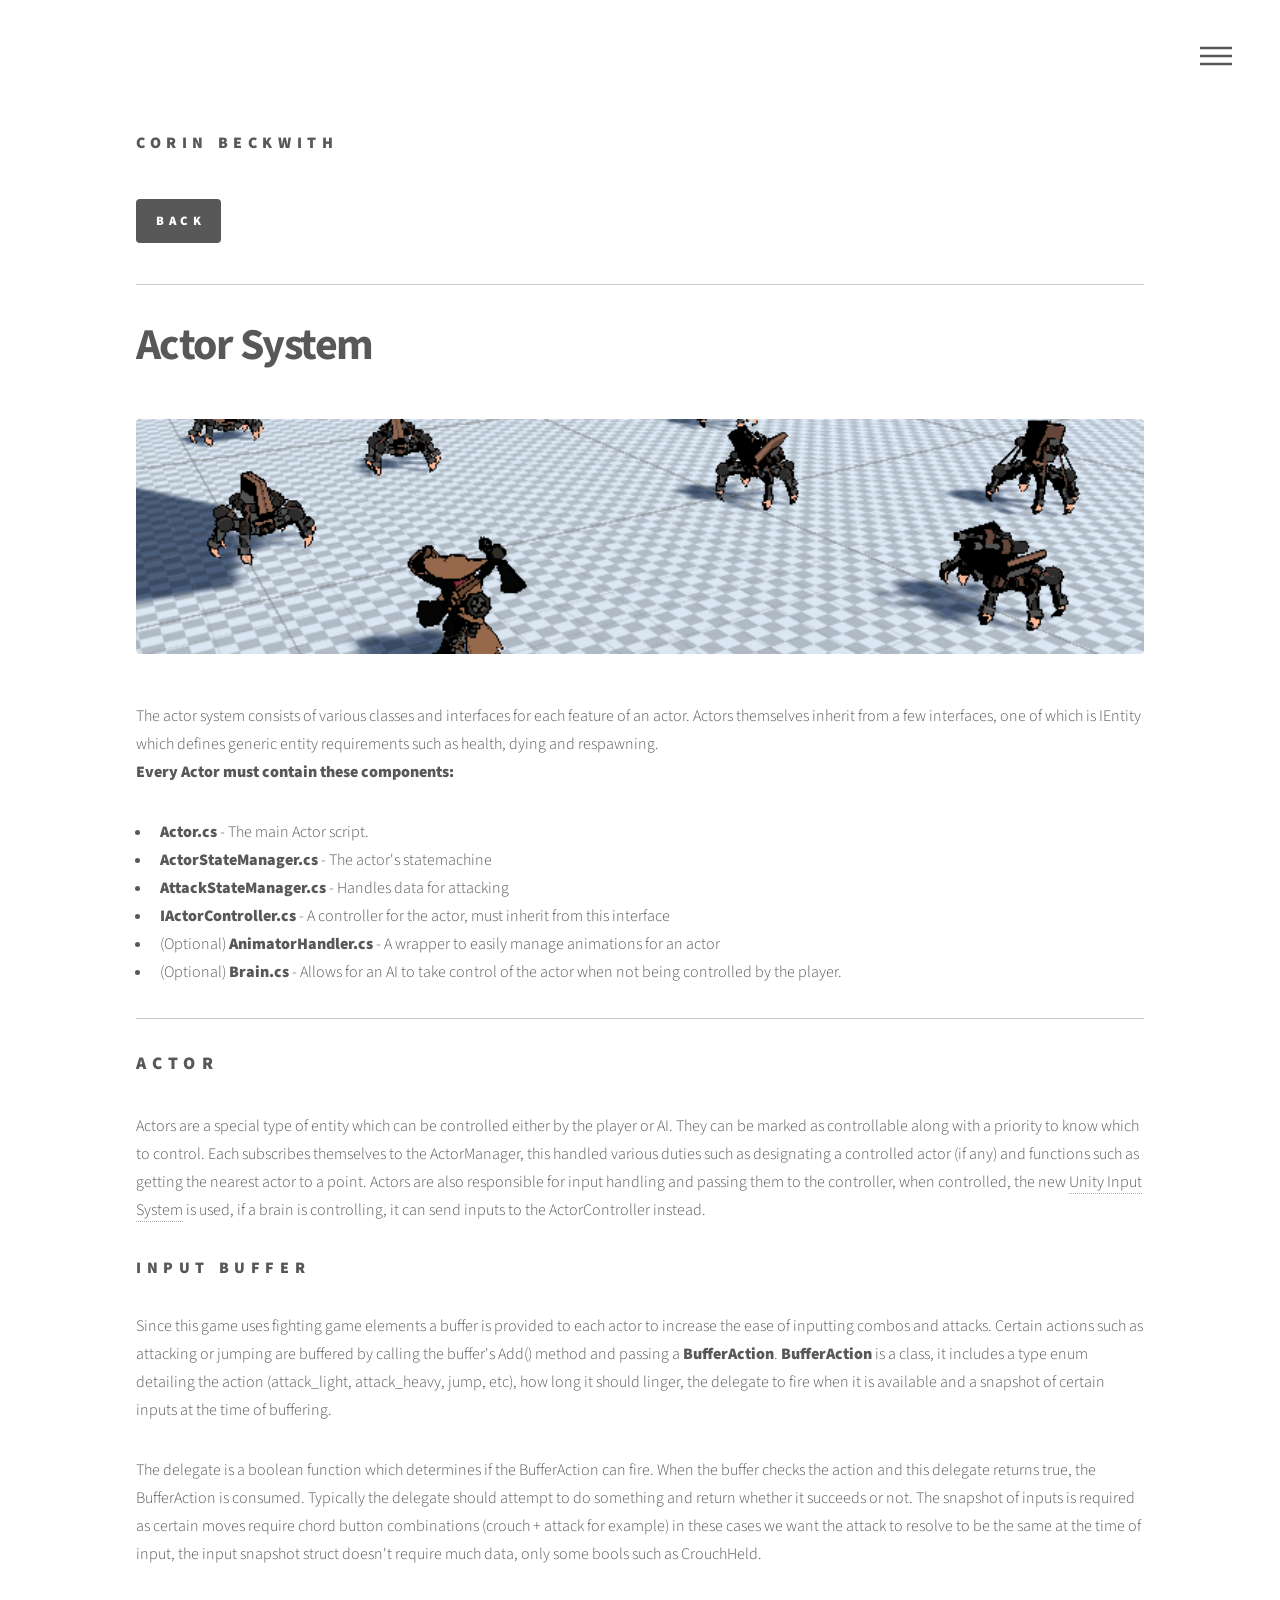
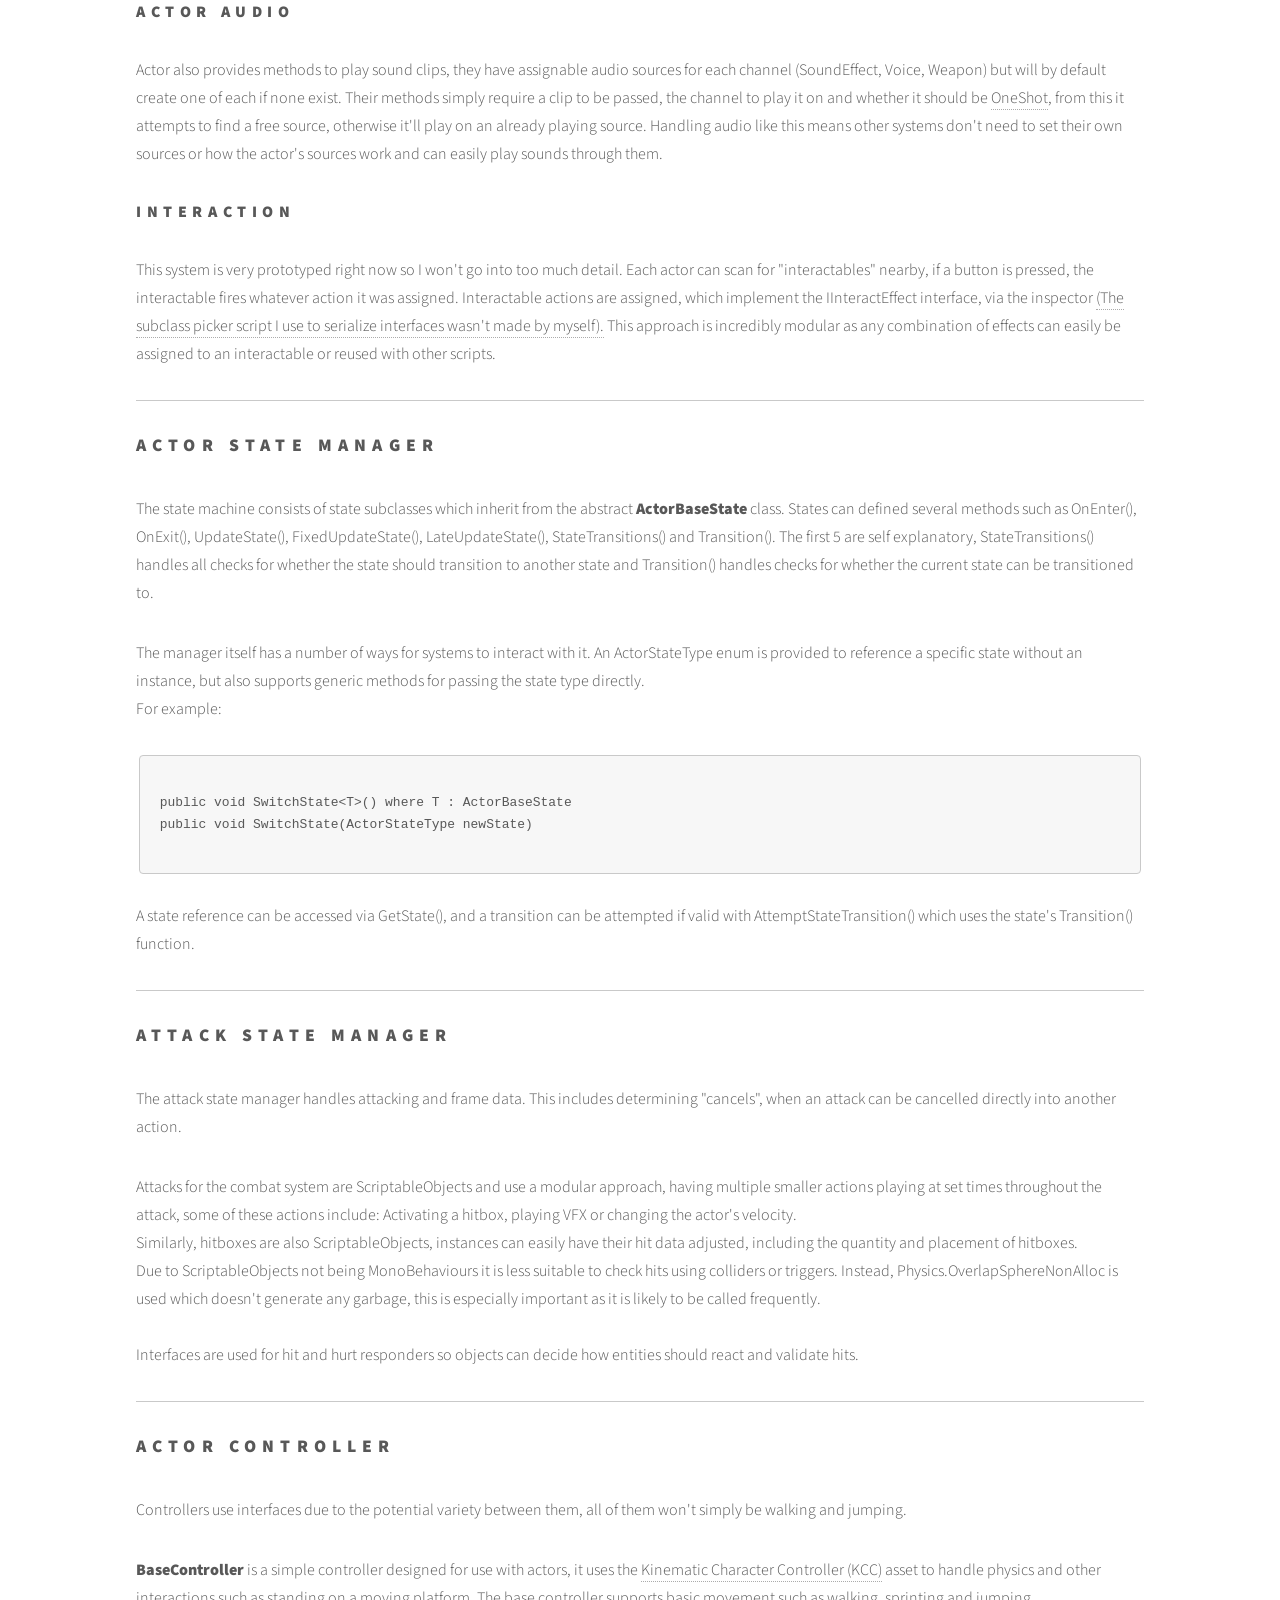
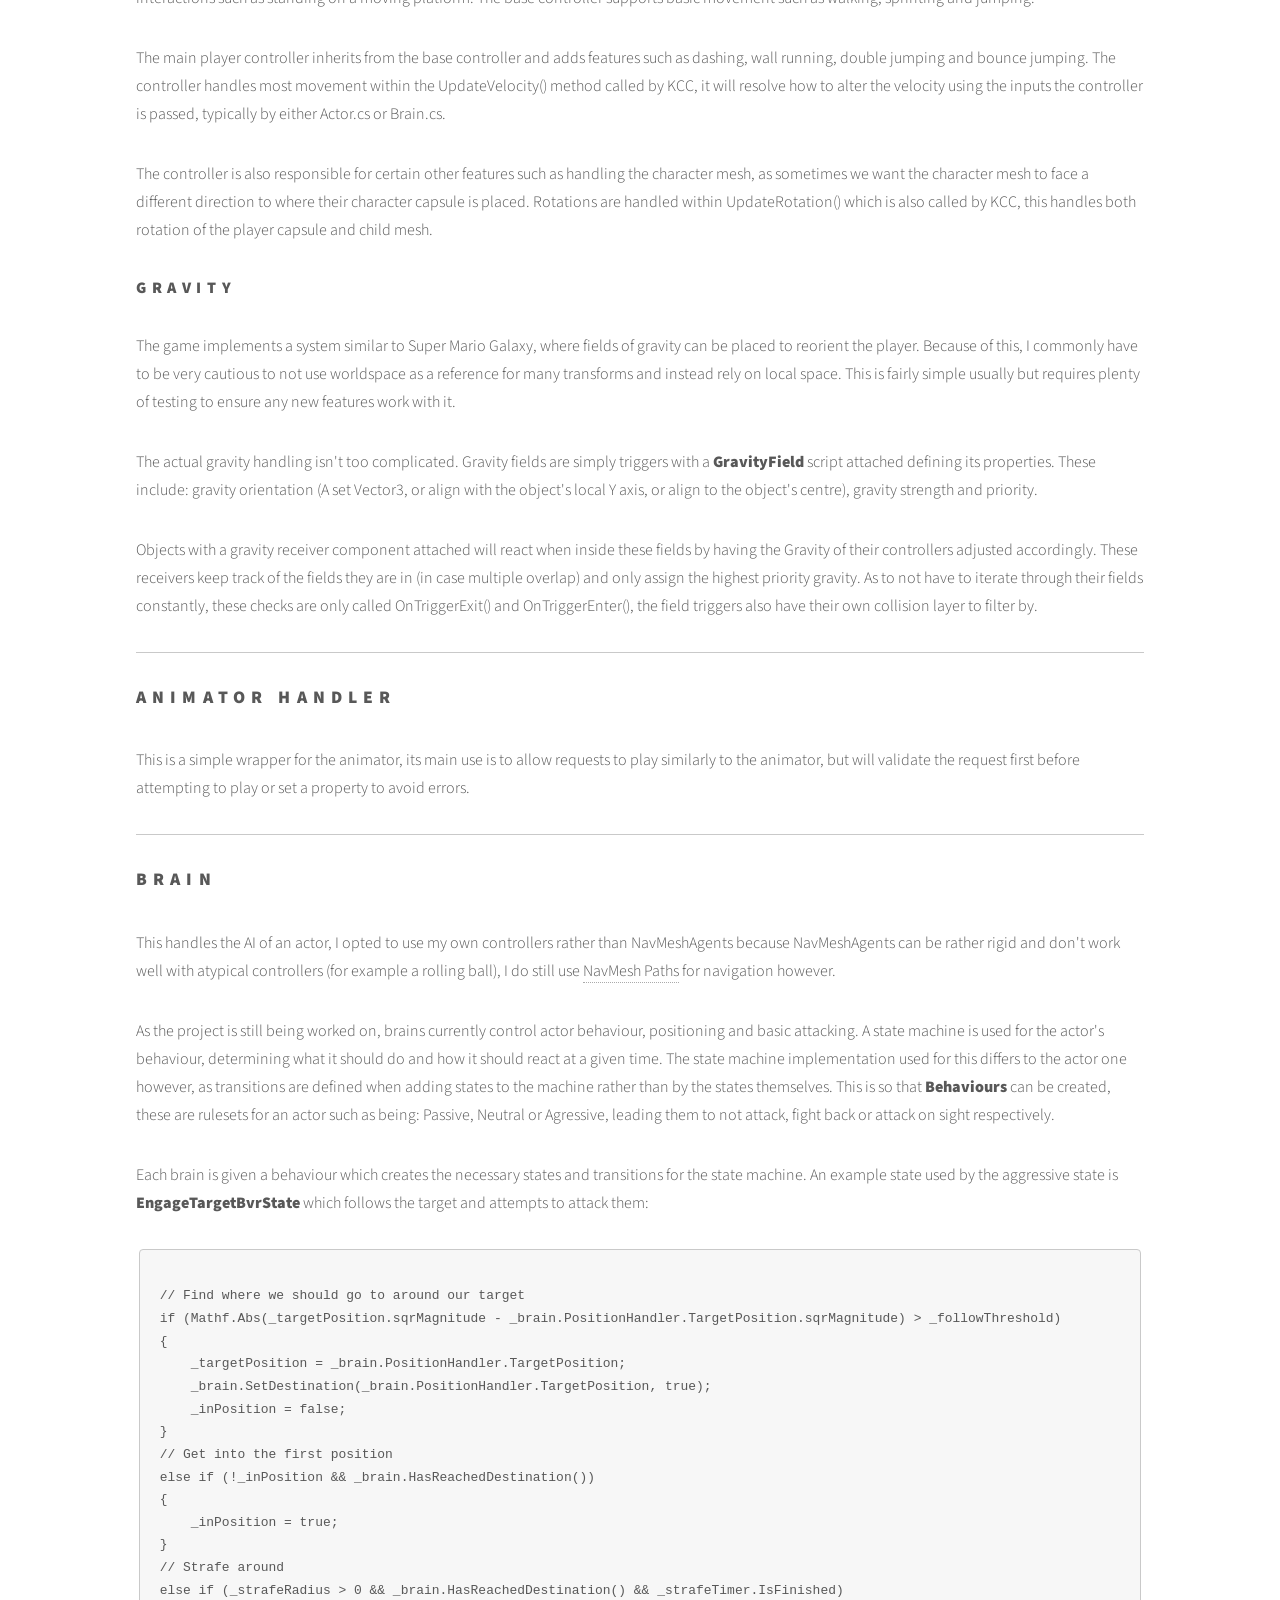
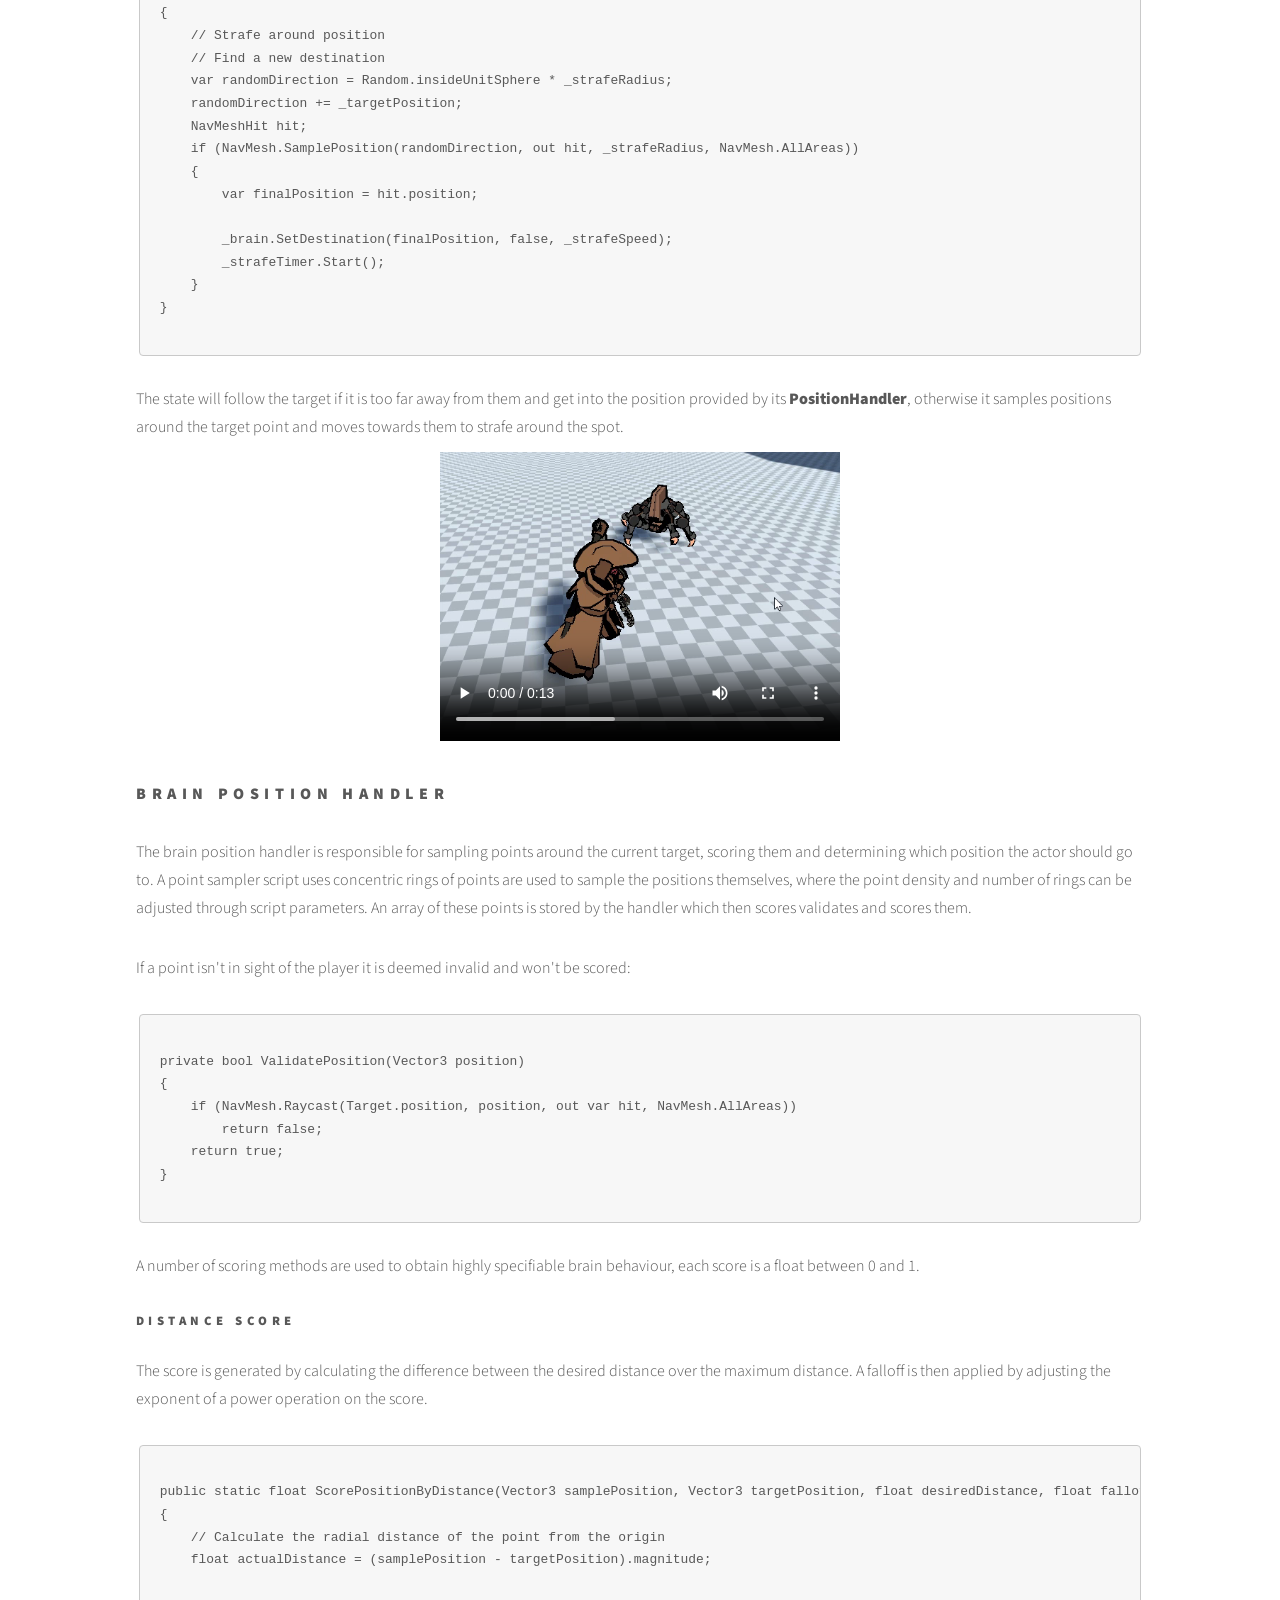
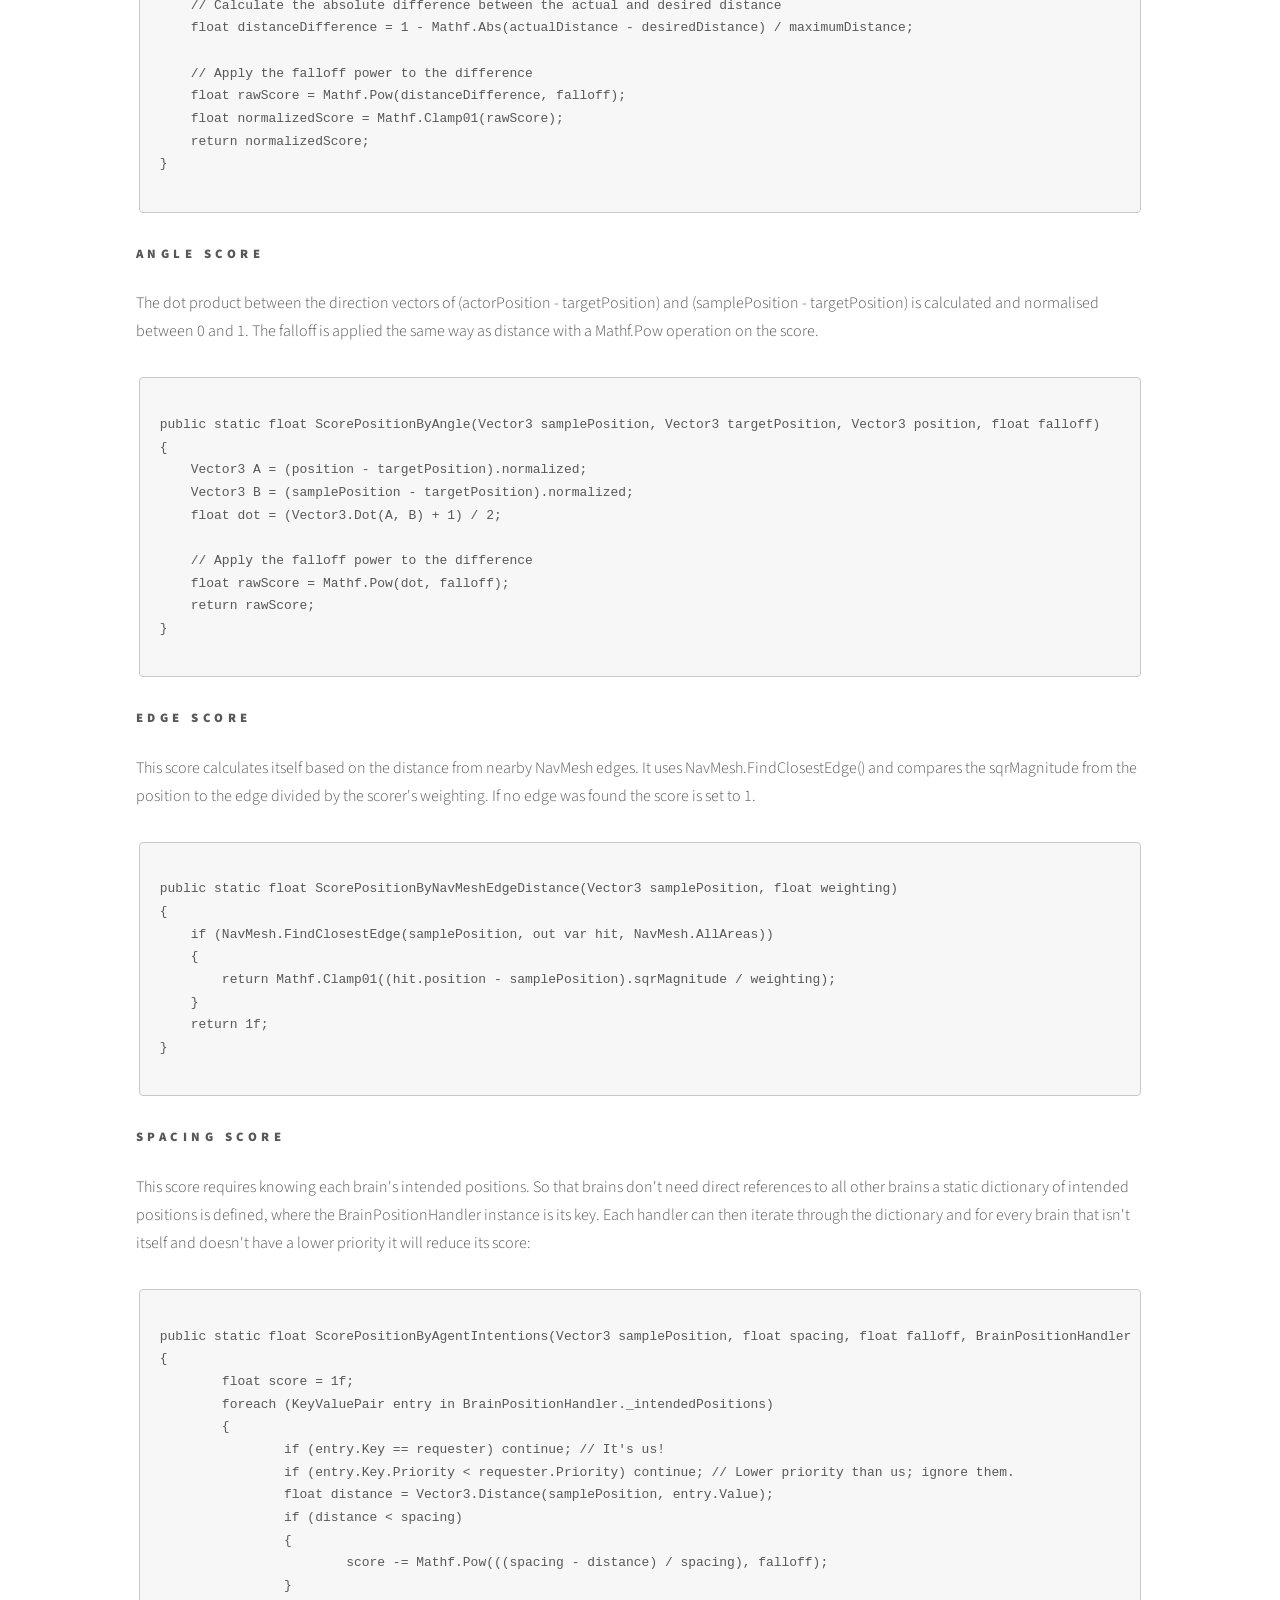
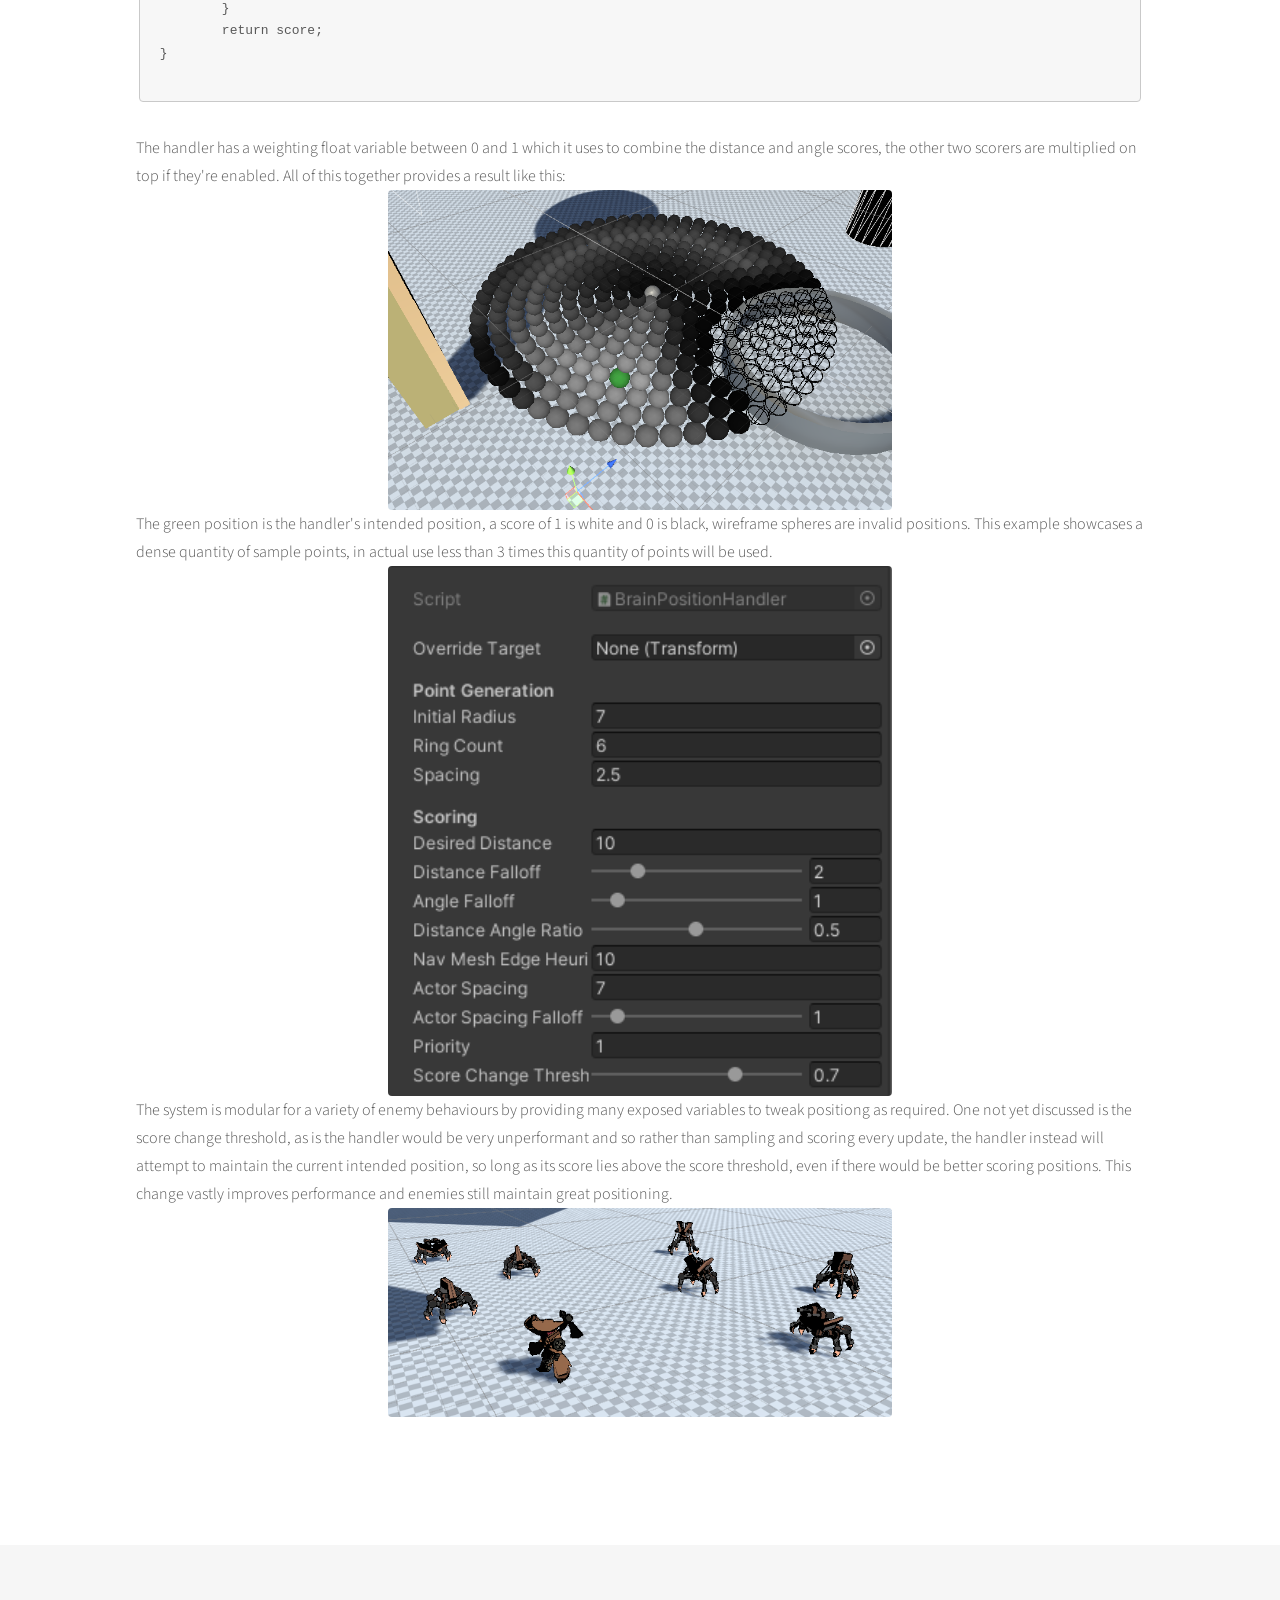
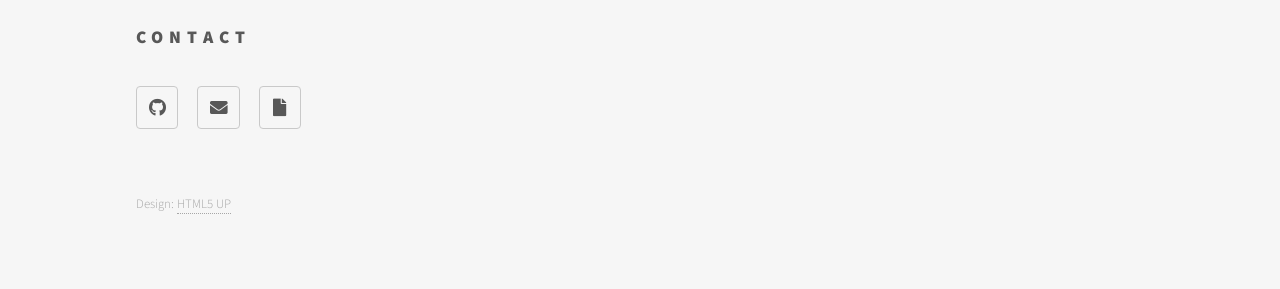
==== commit 209a867d: "Added content for action platformer sub pages" ====
--- a/ap_actorsystem.html
+++ b/ap_actorsystem.html
@@ -52,7 +52,7 @@
 							<a href="project2.html#devinfo" class="button primary">Back</a>
 							<hr />
 							<h1>Actor System</h1>
-							<span class="image main"><img src="images/pic13.jpg" alt="" /></span>
+							<span class="image main"><img src="images/actorsystem_baner.png" alt="" /></span>
 							<p>
 								The actor system consists of various classes and interfaces for each feature of an actor. Actors themselves inherit from a few interfaces, one of which is IEntity which defines generic entity requirements such as health, dying and respawning.
 								<br><b>Every Actor must contain these components:</b>
--- a/assets/css/main.css
+++ b/assets/css/main.css
@@ -2347,6 +2347,10 @@
 			margin-left: auto;
 			margin-right: auto;
 			width: 50%;
+		}
+
+		.image.small {
+			width: 25%;
 		}
 
 		.image.fit {
@@ -3333,4 +3337,15 @@
 				padding: 0 1.25em;
 			}
 
-		}+		}
+
+figure {
+	display: inline-block;
+	margin: 20px; /* adjust as needed */
+}
+figure img {
+	vertical-align: top;
+}
+figure figcaption {
+	text-align: center;
+}
